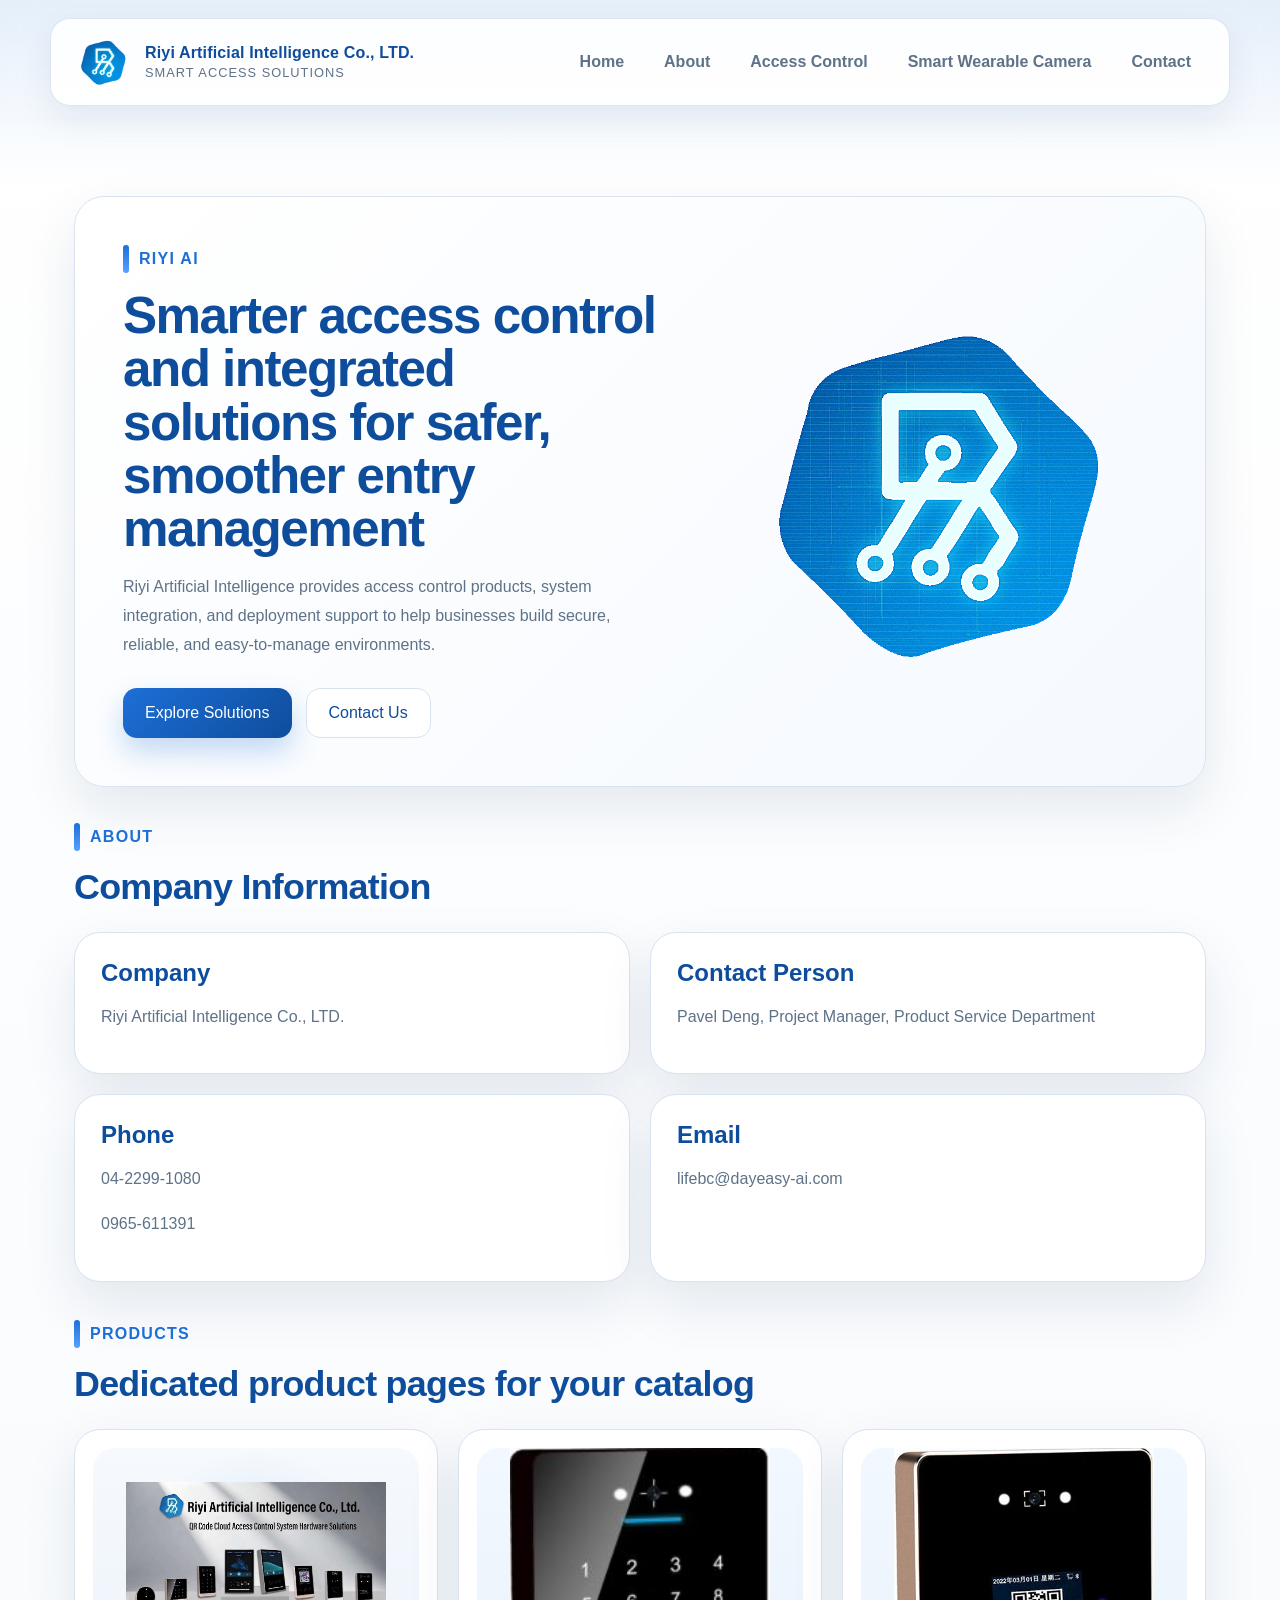
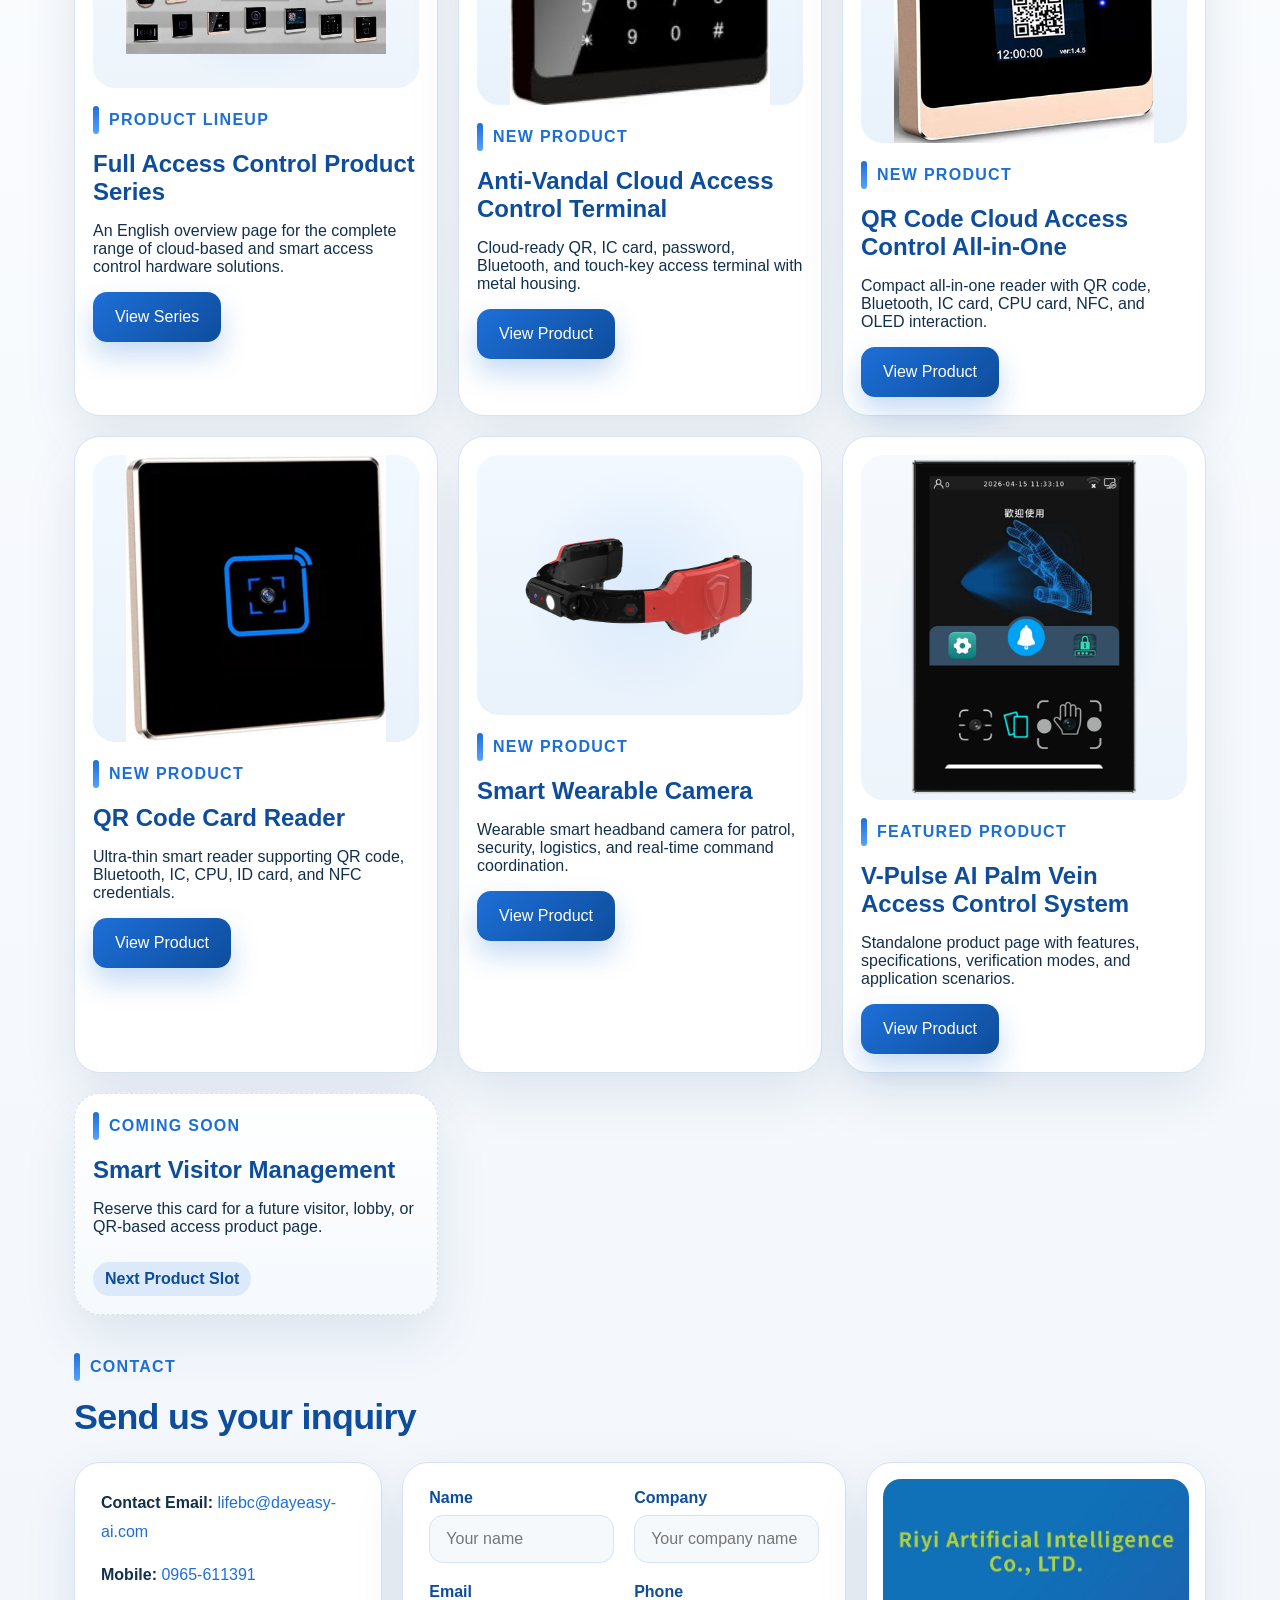
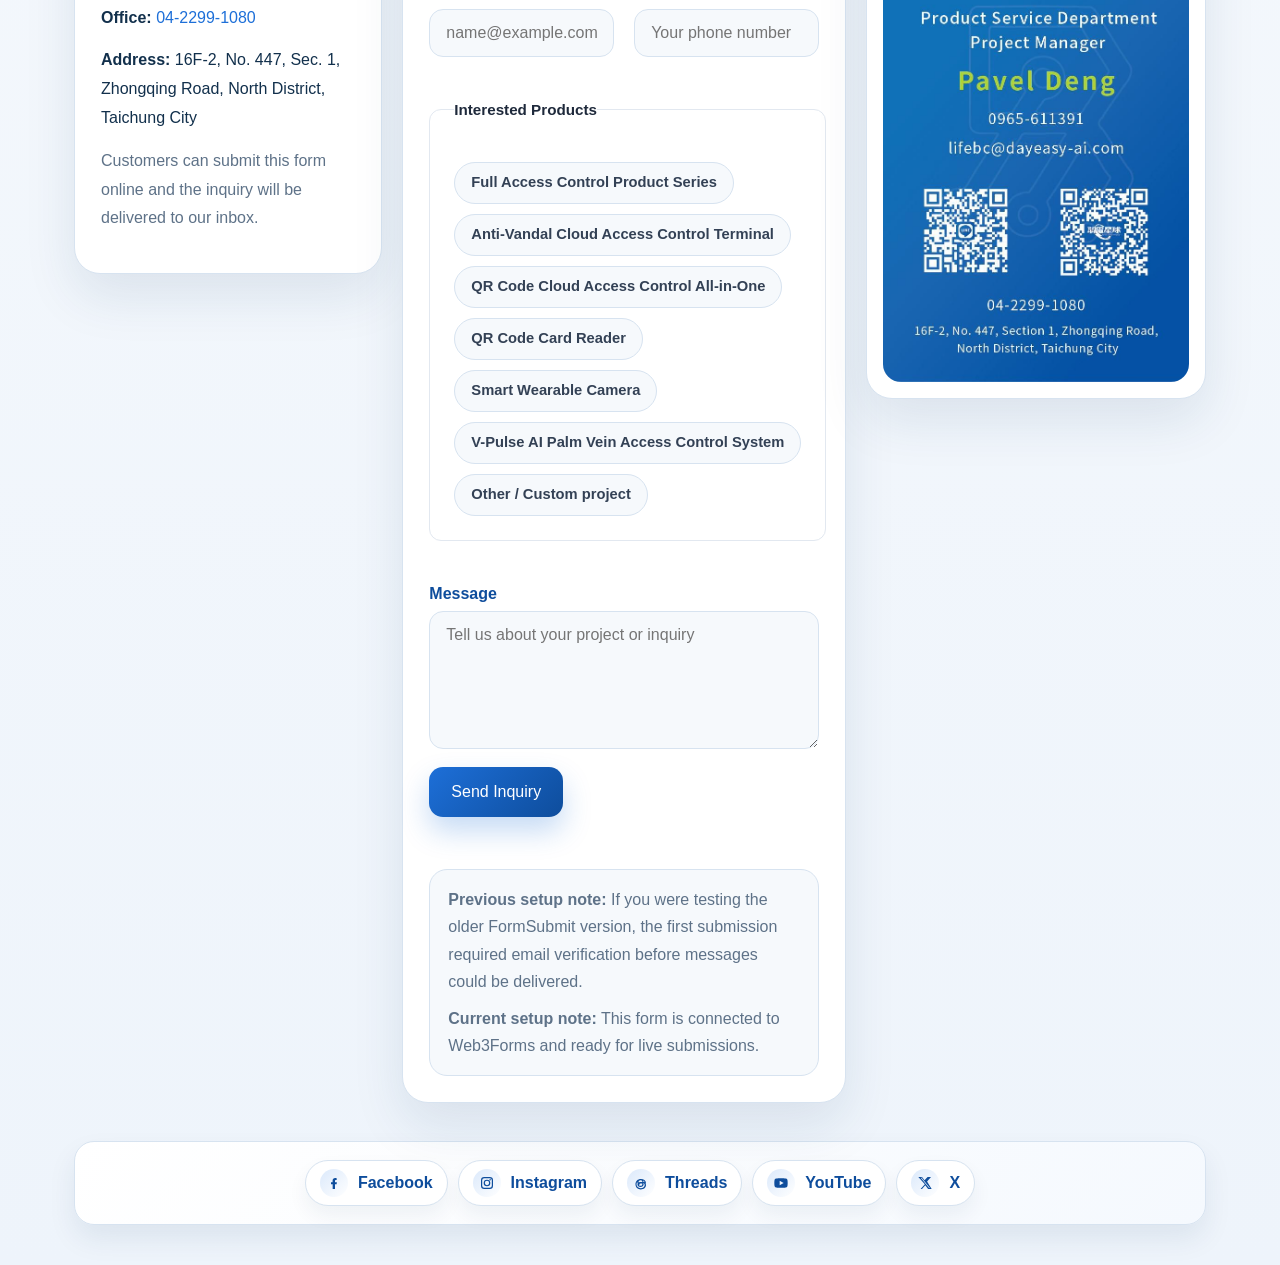
==== index.html @ 90c7f54b "Add files via upload" ====
<!DOCTYPE html>
<html lang="en">
<head>
  <meta charset="UTF-8">
  <meta name="viewport" content="width=device-width, initial-scale=1.0">
  <title>Riyi Artificial Intelligence Co., LTD.</title>
  <link rel="stylesheet" href="./style.css">
  <script data-goatcounter="https://MYCODE.goatcounter.com/count" async src="//gc.zgo.at/count.js"></script>
</head>
<body>
  <header class="site-header">
    <nav class="navbar" aria-label="Main navigation">
      <a class="logo" href="./index.html#home" aria-label="Back to home">
        <img class="logo-image" src="./assets/dayeasy-logo.png" alt="Riyi AI logo">
        <span class="logo-text-group">
          <span class="logo-title">Riyi Artificial Intelligence Co., LTD.</span>
          <span class="logo-subtitle">Smart Access Solutions</span>
        </span>
      </a>

      <button
        class="menu-toggle"
        type="button"
        aria-expanded="false"
        aria-controls="primary-menu"
        aria-label="Open menu"
      >
        <span></span>
        <span></span>
        <span></span>
      </button>

      <ul class="nav-menu" id="primary-menu">
        <li><a href="./index.html#home">Home</a></li>
        <li><a href="./index.html#about">About</a></li>
        <li><a href="./products.html">Access Control</a></li>
        <li><a href="./smart-wearable-camera.html">Smart Wearable Camera</a></li>
        <li><a href="./index.html#contact">Contact</a></li>
      </ul>
    </nav>
  </header>

  <main>
    <section class="hero" id="home">
      <div class="hero-card">
        <div class="hero-copy">
          <p class="eyebrow">Riyi AI</p>
          <h1>Smarter access control and integrated solutions for safer, smoother entry management</h1>
          <p>Riyi Artificial Intelligence provides access control products, system integration, and deployment support to help businesses build secure, reliable, and easy-to-manage environments.</p>
          <div class="hero-actions">
            <a class="button button-primary" href="./product.html">Explore Solutions</a>
            <a class="button button-secondary" href="./index.html#contact">Contact Us</a>
          </div>
        </div>
        <div class="hero-brand">
          <img src="./assets/dayeasy-logo.png" alt="Riyi AI brand logo">
        </div>
      </div>
    </section>

    <section class="info-section" id="about">
      <div class="section-heading">
        <p class="eyebrow">About</p>
        <h2>Company Information</h2>
      </div>
      <div class="info-grid">
        <article class="info-card">
          <h3>Company</h3>
          <p>Riyi Artificial Intelligence Co., LTD.</p>
        </article>
        <article class="info-card">
          <h3>Contact Person</h3>
          <p>Pavel Deng, Project Manager, Product Service Department</p>
        </article>
        <article class="info-card">
          <h3>Phone</h3>
          <p>04-2299-1080</p>
          <p>0965-611391</p>
        </article>
        <article class="info-card">
          <h3>Email</h3>
          <p>lifebc@dayeasy-ai.com</p>
        </article>
      </div>
    </section>

    <section class="info-section" id="products">
      <div class="section-heading">
        <p class="eyebrow">Products</p>
        <h2>Dedicated product pages for your catalog</h2>
      </div>
      <div class="product-list-grid">
        <article class="product-list-card">
          <figure class="product-list-image">
            <img src="./assets/products/all-access-products.jpg" alt="Riyi AI full access control product lineup">
          </figure>
          <div class="product-list-copy">
            <p class="eyebrow">Product Lineup</p>
            <h3>Full Access Control Product Series</h3>
            <p>An English overview page for the complete range of cloud-based and smart access control hardware solutions.</p>
            <a class="button button-primary" href="./products.html">View Series</a>
          </div>
        </article>

        <article class="product-list-card">
          <figure class="product-list-image cloud-terminal-panel">
            <img class="cloud-terminal-main-image" src="./assets/products/cloud-terminal-front.png" alt="Anti-vandal cloud access control terminal">
          </figure>
          <div class="product-list-copy">
            <p class="eyebrow">New Product</p>
            <h3>Anti-Vandal Cloud Access Control Terminal</h3>
            <p>Cloud-ready QR, IC card, password, Bluetooth, and touch-key access terminal with metal housing.</p>
            <a class="button button-primary" href="./cloud-terminal.html">View Product</a>
          </div>
        </article>

        <article class="product-list-card">
          <figure class="product-list-image cloud-terminal-panel">
            <img class="cloud-terminal-main-image" src="./assets/products/qr-cloud-terminal-front.jpg" alt="QR cloud access control all-in-one">
          </figure>
          <div class="product-list-copy">
            <p class="eyebrow">New Product</p>
            <h3>QR Code Cloud Access Control All-in-One</h3>
            <p>Compact all-in-one reader with QR code, Bluetooth, IC card, CPU card, NFC, and OLED interaction.</p>
            <a class="button button-primary" href="./qr-cloud-terminal.html">View Product</a>
          </div>
        </article>

        <article class="product-list-card">
          <figure class="product-list-image cloud-terminal-panel">
            <img class="cloud-terminal-main-image" src="./assets/products/qr-card-reader-front.jpg" alt="QR code card reader">
          </figure>
          <div class="product-list-copy">
            <p class="eyebrow">New Product</p>
            <h3>QR Code Card Reader</h3>
            <p>Ultra-thin smart reader supporting QR code, Bluetooth, IC, CPU, ID card, and NFC credentials.</p>
            <a class="button button-primary" href="./qr-card-reader.html">View Product</a>
          </div>
        </article>

        <article class="product-list-card">
          <figure class="product-list-image cloud-terminal-panel">
            <img class="cloud-terminal-main-image" src="./assets/products/smart-headband-helmet.png" alt="Smart wearable camera on helmet">
          </figure>
          <div class="product-list-copy">
            <p class="eyebrow">New Product</p>
            <h3>Smart Wearable Camera</h3>
            <p>Wearable smart headband camera for patrol, security, logistics, and real-time command coordination.</p>
            <a class="button button-primary" href="./smart-wearable-camera.html">View Product</a>
          </div>
        </article>
        
        <article class="product-list-card">
          <figure class="product-list-image">
            <img src="./assets/products/palm-vein-front.png" alt="V-Pulse AI palm vein device preview">
          </figure>
          <div class="product-list-copy">
            <p class="eyebrow">Featured Product</p>
            <h3>V-Pulse AI Palm Vein Access Control System</h3>
            <p>Standalone product page with features, specifications, verification modes, and application scenarios.</p>
            <a class="button button-primary" href="./product.html">View Product</a>
          </div>
        </article>

        <article class="product-list-card placeholder-card">
          <div class="product-list-copy">
            <p class="eyebrow">Coming Soon</p>
            <h3>Smart Visitor Management</h3>
            <p>Reserve this card for a future visitor, lobby, or QR-based access product page.</p>
            <span class="product-badge">Next Product Slot</span>
          </div>
        </article>

      </div>
    </section>

    <section class="contact-section" id="contact">
      <div class="section-heading">
        <p class="eyebrow">Contact</p>
        <h2>Send us your inquiry</h2>
      </div>
      <div class="contact-layout">
        <div class="contact-card">
          <p><strong>Contact Email:</strong> <a href="mailto:lifebc@dayeasy-ai.com">lifebc@dayeasy-ai.com</a></p>
          <p><strong>Mobile:</strong> <a href="tel:0965611391">0965-611391</a></p>
          <p><strong>Office:</strong> <a href="tel:0422991080">04-2299-1080</a></p>
          <p><strong>Address:</strong> 16F-2, No. 447, Sec. 1, Zhongqing Road, North District, Taichung City</p>
          <p class="contact-note">Customers can submit this form online and the inquiry will be delivered to our inbox.</p>
        </div>

        <form
          class="contact-form js-contact-form"
          action="https://api.web3forms.com/submit"
          method="POST"
        >
          <input type="hidden" name="access_key" value="435f24d6-e271-480d-8937-503f7beba7ed">
          <input type="hidden" name="subject" value="Website Inquiry - Riyi Artificial Intelligence">
          <input type="hidden" name="from_name" value="Riyi Artificial Intelligence Website">
          <input type="hidden" name="botcheck" value="">
          <div class="form-grid">
            <label class="field">
              <span>Name</span>
              <input type="text" name="name" placeholder="Your name" required>
            </label>
            <label class="field">
              <span>Company</span>
              <input type="text" name="company" placeholder="Your company name">
            </label>
            <label class="field">
              <span>Email</span>
              <input type="email" name="email" placeholder="name@example.com" required>
            </label>
            <label class="field">
              <span>Phone</span>
              <input type="tel" name="phone" placeholder="Your phone number">
            </label>
            <fieldset class="field field-full inquiry-products-box">
  <legend>Interested Products</legend>
  <div class="product-selection-grid">
    
    <label class="product-option-card">
      <input type="checkbox" name="interested_products" value="Full Access Control Product Series">
      <div class="option-content">
        <span class="option-title">Full Access Control Product Series</span>
        <div class="check-marker"></div>
      </div>
    </label>

    <label class="product-option-card">
      <input type="checkbox" name="interested_products" value="Anti-Vandal Cloud Access Control Terminal">
      <div class="option-content">
        <span class="option-title">Anti-Vandal Cloud Access Control Terminal</span>
        <div class="check-marker"></div>
      </div>
    </label>

    <label class="product-option-card">
      <input type="checkbox" name="interested_products" value="QR Code Cloud Access Control All-in-One">
      <div class="option-content">
        <span class="option-title">QR Code Cloud Access Control All-in-One</span>
        <div class="check-marker"></div>
      </div>
    </label>

    <label class="product-option-card">
      <input type="checkbox" name="interested_products" value="QR Code Card Reader">
      <div class="option-content">
        <span class="option-title">QR Code Card Reader</span>
        <div class="check-marker"></div>
      </div>
    </label>

    <label class="product-option-card">
      <input type="checkbox" name="interested_products" value="Smart Wearable Camera">
      <div class="option-content">
        <span class="option-title">Smart Wearable Camera</span>
        <div class="check-marker"></div>
      </div>
    </label>

    <label class="product-option-card">
      <input type="checkbox" name="interested_products" value="V-Pulse AI Palm Vein Access Control System">
      <div class="option-content">
        <span class="option-title">V-Pulse AI Palm Vein Access Control System</span>
        <div class="check-marker"></div>
      </div>
    </label>

    <label class="product-option-card">
      <input type="checkbox" name="interested_products" value="Other product / Custom project">
      <div class="option-content">
        <span class="option-title">Other / Custom project</span>
        <div class="check-marker"></div>
      </div>
    </label>

  </div>
</fieldset>
            <label class="field field-full">
              <span>Message</span>
              <textarea name="message" rows="6" placeholder="Tell us about your project or inquiry" required></textarea>
            </label>
          </div>
          <button class="button button-primary" type="submit">Send Inquiry</button>
          <p class="form-status" aria-live="polite"></p>
          <div class="form-help">
            <p><strong>Previous setup note:</strong> If you were testing the older FormSubmit version, the first submission required email verification before messages could be delivered.</p>
            <p><strong>Current setup note:</strong> This form is connected to Web3Forms and ready for live submissions.</p>
          </div>
        </form>

        <figure class="card-preview">
          <img src="./assets/bcard.jpg" alt="Riyi Artificial Intelligence business card">
        </figure>
      </div>
    </section>
  </main>

  <footer class="site-footer">
    <div class="social-footer">
      <div class="social-links">
        <a class="social-card social-card-text" href="https://www.facebook.com/DayEasyAI" target="_blank" rel="noopener noreferrer" aria-label="Visit DayEasyAI on Facebook">
          <span class="social-icon-badge" aria-hidden="true">
            <svg viewBox="0 0 24 24" role="presentation"><path d="M13.5 21v-7h2.4l.4-3h-2.8V9.1c0-.9.2-1.6 1.5-1.6H16V4.8c-.5-.1-1.4-.2-2.3-.2-2.3 0-3.8 1.4-3.8 4V11H7.5v3H10V21h3.5Z"/></svg>
          </span>
          <span>Facebook</span>
        </a>
        <a class="social-card social-card-ig" href="https://www.instagram.com/dayeasyai/" target="_blank" rel="noopener noreferrer" aria-label="Visit DayEasyAI on Instagram">
          <span class="social-icon-badge" aria-hidden="true">
            <svg viewBox="0 0 24 24" role="presentation"><path d="M7.8 3h8.4A4.8 4.8 0 0 1 21 7.8v8.4a4.8 4.8 0 0 1-4.8 4.8H7.8A4.8 4.8 0 0 1 3 16.2V7.8A4.8 4.8 0 0 1 7.8 3Zm0 1.8A3 3 0 0 0 4.8 7.8v8.4a3 3 0 0 0 3 3h8.4a3 3 0 0 0 3-3V7.8a3 3 0 0 0-3-3H7.8Zm8.9 1.3a1.1 1.1 0 1 1 0 2.2 1.1 1.1 0 0 1 0-2.2ZM12 7a5 5 0 1 1 0 10 5 5 0 0 1 0-10Zm0 1.8A3.2 3.2 0 1 0 12 15.2 3.2 3.2 0 0 0 12 8.8Z"/></svg>
          </span>
          <span>Instagram</span>
        </a>
        <a class="social-card social-card-threads" href="https://www.threads.net/@dayeasyai" target="_blank" rel="noopener noreferrer" aria-label="Visit DayEasyAI on Threads">
          <span class="social-icon-badge" aria-hidden="true">
            <svg viewBox="0 0 24 24" role="presentation"><path d="M15.6 10.2c-.2-2.4-1.8-3.7-4.4-3.7-2.9 0-4.8 1.5-4.8 4 0 1.8 1 3.2 2.9 4l1-.9c-1.4-.6-2-1.5-2-2.9 0-1.7 1.1-2.8 2.9-2.8 1.8 0 2.8.9 3 2.7-1.2-.2-2.4-.2-3.5 0-2.5.3-4 1.6-4 3.7 0 2.2 1.8 3.7 4.5 3.7 2.9 0 4.8-1.5 4.8-4 0-.8-.2-1.5-.5-2.1.6.2 1.1.6 1.4 1.1.4.6.6 1.2.6 2 0 2.9-2.4 4.8-6 4.8-3.7 0-6.2-2.2-6.2-5.8 0-3.9 2.8-6.4 6.4-6.4 3.4 0 5.8 1.7 6.2 4.8l1.7-.2c-.5-4-3.5-6.2-7.8-6.2-4.7 0-8.1 3.2-8.1 8 0 4.6 3.2 7.6 8 7.6 4.6 0 7.8-2.7 7.8-6.6 0-2.5-1.7-4.3-4.6-4.7Zm-1.7 4c0 1.3-1 2.1-2.5 2.1-1.4 0-2.4-.7-2.4-1.8 0-.9.7-1.6 2.1-1.8 1-.2 1.9-.1 2.8.1v1.4Z"/></svg>
          </span>
          <span>Threads</span>
        </a>
        <a class="social-card social-card-text" href="https://www.youtube.com/@DayEasy-AI" target="_blank" rel="noopener noreferrer" aria-label="Visit DayEasyAI on YouTube">
          <span class="social-icon-badge" aria-hidden="true">
            <svg viewBox="0 0 24 24" role="presentation"><path d="M21.6 7.2a2.8 2.8 0 0 0-2-2c-1.8-.5-7.6-.5-7.6-.5s-5.8 0-7.6.5a2.8 2.8 0 0 0-2 2C2 9 2 12 2 12s0 3 .4 4.8a2.8 2.8 0 0 0 2 2c1.8.5 7.6.5 7.6.5s5.8 0 7.6-.5a2.8 2.8 0 0 0 2-2c.4-1.8.4-4.8.4-4.8s0-3-.4-4.8ZM10 15.5v-7l6 3.5-6 3.5Z"/></svg>
          </span>
          <span>YouTube</span>
        </a>
        <a class="social-card social-card-text" href="https://x.com/DayeasyAITaiwan" target="_blank" rel="noopener noreferrer" aria-label="Visit DayEasyAI on X">
          <span class="social-icon-badge" aria-hidden="true">
            <svg viewBox="0 0 24 24" role="presentation"><path d="M18.9 3H21l-5.9 6.8L22 21h-5.4l-4.2-5.5L7.5 21H5.4l6.4-7.3L2 3h5.5l3.8 5 4.6-5ZM18.1 19.6h1.2L6.9 4.3H5.6l12.5 15.3Z"/></svg>
          </span>
          <span>X</span>
        </a>
      </div>
    </div>
  </footer>

  <script src="./script.js"></script>
</body>
</html>
---- style.css ----
:root {
  --bg: #eef4fb;
  --surface: #ffffff;
  --surface-soft: #f6f9fc;
  --line: #d7e3f0;
  --text: #12304c;
  --muted: #5e7288;
  --accent: #1d6fd8;
  --accent-deep: #0e4d9c;
  --accent-soft: #dbe9fb;
  --shadow: 0 22px 52px rgba(21, 56, 98, 0.1);
}

* {
  box-sizing: border-box;
}

html {
  scroll-behavior: smooth;
}

body {
  margin: 0;
  font-family: "Segoe UI", "Microsoft JhengHei", "PingFang TC", sans-serif;
  color: var(--text);
  background:
    linear-gradient(180deg, rgba(217, 232, 248, 0.72) 0%, rgba(238, 244, 251, 0) 180px),
    linear-gradient(180deg, #ffffff 0%, var(--bg) 100%);
  min-height: 100vh;
}

a {
  color: inherit;
  text-decoration: none;
}

img {
  max-width: 100%;
  display: block;
}

.site-header {
  position: sticky;
  top: 0;
  z-index: 20;
  padding: 18px 24px;
  backdrop-filter: blur(16px);
}

.navbar {
  max-width: 1180px;
  margin: 0 auto;
  display: flex;
  align-items: center;
  justify-content: space-between;
  gap: 28px;
  padding: 14px 22px;
  background: rgba(255, 255, 255, 0.9);
  border: 1px solid rgba(215, 227, 240, 0.9);
  border-radius: 20px;
  box-shadow: 0 14px 34px rgba(17, 56, 101, 0.08);
}

.logo {
  display: inline-flex;
  align-items: center;
  gap: 14px;
}

.logo-image {
  width: 58px;
  height: 58px;
  object-fit: contain;
}

.logo-text-group {
  display: flex;
  flex-direction: column;
  gap: 3px;
}

.logo-title {
  font-size: 1rem;
  font-weight: 800;
  letter-spacing: 0.01em;
  color: var(--accent-deep);
}

.logo-subtitle {
  font-size: 0.8rem;
  color: var(--muted);
  letter-spacing: 0.08em;
  text-transform: uppercase;
}

.nav-menu {
  list-style: none;
  display: flex;
  align-items: center;
  gap: 8px;
  margin: 0;
  padding: 0;
}

.nav-menu a {
  display: inline-flex;
  align-items: center;
  min-height: 44px;
  padding: 0 16px;
  border-radius: 999px;
  color: var(--muted);
  font-weight: 600;
  transition: background-color 0.2s ease, color 0.2s ease;
}

.nav-menu a:hover,
.nav-menu a:focus-visible {
  background: var(--accent-soft);
  color: var(--accent-deep);
  outline: none;
}

.menu-toggle {
  display: none;
  width: 48px;
  height: 48px;
  border: 0;
  border-radius: 14px;
  background: var(--surface-soft);
  cursor: pointer;
  padding: 0;
}

.menu-toggle span {
  display: block;
  width: 22px;
  height: 2px;
  margin: 5px auto;
  background: var(--text);
  border-radius: 999px;
  transition: transform 0.25s ease, opacity 0.25s ease;
}

.menu-toggle.is-open span:nth-child(1) {
  transform: translateY(7px) rotate(45deg);
}

.menu-toggle.is-open span:nth-child(2) {
  opacity: 0;
}

.menu-toggle.is-open span:nth-child(3) {
  transform: translateY(-7px) rotate(-45deg);
}

.hero,
.info-section,
.contact-section,
.site-footer {
  max-width: 1180px;
  margin: 0 auto;
  padding: 0 24px;
}

.hero {
  padding: 72px 24px 36px;
}

.hero-card {
  display: grid;
  grid-template-columns: 1.08fr 0.92fr;
  align-items: center;
  gap: 42px;
  padding: 48px;
  background: linear-gradient(135deg, #ffffff 0%, #f5f9fe 100%);
  border: 1px solid var(--line);
  border-radius: 30px;
  box-shadow: var(--shadow);
}

.eyebrow {
  display: inline-flex;
  align-items: center;
  gap: 10px;
  margin: 0 0 16px;
  color: var(--accent);
  font-weight: 800;
  letter-spacing: 0.08em;
  text-transform: uppercase;
}

.eyebrow::before {
  content: "";
  width: 6px;
  height: 28px;
  border-radius: 999px;
  background: linear-gradient(180deg, var(--accent) 0%, #55a2ff 100%);
}

.hero-card h1 {
  margin: 0 0 18px;
  font-size: clamp(2.35rem, 4vw, 4.6rem);
  line-height: 1.04;
  letter-spacing: -0.03em;
  color: var(--accent-deep);
}

.hero-copy p:last-of-type,
.product-teaser-copy p,
.product-copy p,
.contact-note,
.info-card p,
.feature-item p,
.scenario-item p,
.spec-row span:last-child {
  color: var(--muted);
  line-height: 1.8;
}

.hero-brand {
  display: flex;
  justify-content: center;
}

.hero-brand img {
  width: min(100%, 420px);
}

.hero-actions {
  display: flex;
  gap: 14px;
  margin-top: 28px;
  flex-wrap: wrap;
}

.button {
  min-height: 50px;
  padding: 12px 22px;
  border: 0;
  border-radius: 14px;
  display: inline-flex;
  align-items: center;
  justify-content: center;
  font-weight: 700;
  font: inherit;
  cursor: pointer;
  transition: transform 0.2s ease, box-shadow 0.2s ease;
}

.button:hover {
  transform: translateY(-1px);
}

.button-primary {
  color: #fff;
  background: linear-gradient(135deg, var(--accent) 0%, var(--accent-deep) 100%);
  box-shadow: 0 14px 28px rgba(29, 111, 216, 0.25);
}

.button-secondary {
  color: var(--accent-deep);
  background: var(--surface);
  border: 1px solid var(--line);
}

.section-heading {
  margin-bottom: 24px;
}

.section-heading h2 {
  margin: 0;
  font-size: clamp(1.8rem, 2.8vw, 2.8rem);
  color: var(--accent-deep);
  letter-spacing: -0.02em;
}

.info-section,
.contact-section {
  padding-bottom: 38px;
}

.site-footer {
  padding-bottom: 40px;
}

.info-grid,
.product-list-grid,
.product-detail-grid,
.feature-grid,
.scenario-grid,
.form-grid {
  display: grid;
  gap: 20px;
}

.info-grid {
  grid-template-columns: repeat(2, minmax(0, 1fr));
}

.product-list-grid {
  grid-template-columns: repeat(3, minmax(0, 1fr));
}

.info-card,
.contact-card,
.card-preview,
.product-list-card,
.product-hero-panel,
.product-card,
.poster-preview,
.contact-form,
.series-overview-image {
  background: var(--surface);
  border: 1px solid var(--line);
  border-radius: 26px;
  box-shadow: var(--shadow);
}

.series-overview-image {
  background: transparent;
  border: 0;
  border-radius: 0;
  box-shadow: none;
}

.social-footer {
  padding: 18px 22px;
  background: linear-gradient(135deg, #ffffff 0%, #f5f9fe 100%);
  border: 1px solid var(--line);
  border-radius: 20px;
  box-shadow: 0 14px 28px rgba(19, 52, 92, 0.08);
}

.social-links {
  display: flex;
  gap: 10px;
  justify-content: center;
  flex-wrap: wrap;
}

.social-card {
  display: inline-flex;
  align-items: center;
  gap: 10px;
  min-height: 46px;
  padding: 8px 14px;
  background: var(--surface);
  border: 1px solid var(--line);
  border-radius: 999px;
  box-shadow: 0 10px 20px rgba(19, 52, 92, 0.06);
  transition: transform 0.2s ease, box-shadow 0.2s ease, border-color 0.2s ease;
}

.social-card:hover {
  transform: translateY(-1px);
  border-color: rgba(29, 111, 216, 0.28);
  box-shadow: 0 12px 24px rgba(19, 52, 92, 0.1);
}

.social-card span {
  font-weight: 700;
  color: var(--accent-deep);
}

.social-card-text {
  align-content: center;
}

.social-icon-badge {
  display: inline-flex;
  align-items: center;
  justify-content: center;
  width: 28px;
  height: 28px;
  border-radius: 999px;
  background: linear-gradient(135deg, var(--accent-soft) 0%, #ffffff 100%);
  color: var(--accent-deep);
  font-size: 0;
  line-height: 1;
}

.social-icon-badge svg {
  width: 16px;
  height: 16px;
  fill: currentColor;
}

.wearable-stat-grid {
  display: grid;
  grid-template-columns: repeat(4, minmax(0, 1fr));
  gap: 18px;
  margin: 24px 0;
}

.wearable-stat-card {
  display: grid;
  gap: 6px;
  padding: 24px 20px;
  background: var(--surface);
  border: 1px solid var(--line);
  border-radius: 22px;
  box-shadow: var(--shadow);
}

.wearable-stat-card strong {
  font-size: 2rem;
  line-height: 1;
  color: var(--accent-deep);
}

.wearable-stat-card span {
  color: var(--muted);
  line-height: 1.7;
}

.wearable-hero-shot {
  background: linear-gradient(180deg, #ffffff 0%, #f3f8ff 100%);
}

.wearable-system-card p,
.wearable-caption {
  color: var(--muted);
  line-height: 1.8;
}

.wearable-gallery-panel {
  margin-top: 20px;
  padding: 28px;
}

.wearable-tag-list {
  display: flex;
  flex-wrap: wrap;
  gap: 12px;
  justify-content: flex-start;
  align-items: flex-start;
}

.wearable-tag {
  display: inline-flex;
  align-items: center;
  justify-content: center;
  min-height: 46px;
  padding: 10px 16px;
  border-radius: 999px;
  background: var(--surface-soft);
  border: 1px solid var(--line);
  color: var(--accent-deep);
  font-weight: 700;
  line-height: 1.35;
  text-align: center;
}

.wearable-gallery-grid {
  grid-template-columns: repeat(3, minmax(0, 1fr));
  margin-bottom: 18px;
}

.wearable-gallery-grid .gallery-item {
  height: 260px;
  display: flex;
  align-items: center;
  justify-content: center;
}

.wearable-gallery-grid .gallery-item img {
  width: 100%;
  height: 100%;
  object-fit: contain;
}

.wearable-gallery-wide {
  display: flex;
  align-items: center;
  justify-content: center;
  padding: 18px;
}

.wearable-gallery-wide img {
  width: 100%;
  height: 100%;
  object-fit: contain;
}

.wearable-gallery-focus-grid {
  display: grid;
  grid-template-columns: minmax(0, 1fr) minmax(0, 1.08fr);
  grid-template-rows: 260px 260px;
  gap: 20px;
  align-items: stretch;
}

.wearable-gallery-focus-grid .wearable-gallery-box,
.wearable-gallery-focus-grid .wearable-gallery-included {
  height: 260px;
  display: flex;
  align-items: center;
  justify-content: center;
}

.wearable-gallery-focus-grid .wearable-gallery-box img,
.wearable-gallery-focus-grid .wearable-gallery-included img {
  width: 100%;
  height: 100%;
  object-fit: contain;
}

.wearable-gallery-box {
  grid-column: 1;
  grid-row: 1;
}

.wearable-gallery-included {
  grid-column: 1;
  grid-row: 2;
}

.wearable-gallery-tall {
  grid-column: 2;
  grid-row: 1 / span 2;
  height: 100%;
  padding: 0;
  align-self: stretch;
  display: flex;
  align-items: stretch;
  justify-content: center;
}

.wearable-gallery-focus-grid .wearable-gallery-tall .wearable-gallery-tall-image {
  width: 100% !important;
  height: 100% !important;
  object-fit: contain !important;
  object-position: center center;
}

@media (max-width: 980px) {
  .wearable-stat-grid,
  .wearable-gallery-grid {
    grid-template-columns: repeat(2, minmax(0, 1fr));
  }
}

@media (max-width: 760px) {
  .wearable-gallery-focus-grid {
    grid-template-columns: 1fr;
    grid-template-rows: auto;
  }

  .wearable-gallery-box,
  .wearable-gallery-included,
  .wearable-gallery-tall {
    grid-column: auto;
    grid-row: auto;
  }

  .wearable-gallery-tall {
    height: 260px;
    padding: 0;
  }

  .wearable-gallery-tall-image {
    object-fit: contain;
  }
}

@media (max-width: 640px) {
  .wearable-stat-grid,
  .wearable-gallery-grid {
    grid-template-columns: 1fr;
  }

  .wearable-stat-card {
    padding: 20px 18px;
  }

  .wearable-gallery-grid .gallery-item {
    height: 220px;
  }

  .wearable-gallery-focus-grid .wearable-gallery-box,
  .wearable-gallery-focus-grid .wearable-gallery-included {
    height: 220px;
  }

  .wearable-gallery-tall {
    height: 220px;
  }
}

.info-card,
.product-card,
.contact-card,
.contact-form {
  padding: 26px;
}

.info-card h3,
.product-list-copy h3,
.product-copy h3,
.product-card h3 {
  margin-top: 0;
  margin-bottom: 12px;
  font-size: 1.5rem;
  color: var(--accent-deep);
}

.product-list-card {
  padding: 18px;
}

.product-list-image,
.product-teaser-image {
  margin: 0 0 18px;
  display: flex;
  justify-content: center;
  align-items: center;
  min-height: 240px;
  border-radius: 22px;
  background:
    radial-gradient(circle at center, rgba(76, 146, 234, 0.18), transparent 58%),
    linear-gradient(180deg, #f6f9fd 0%, #edf4fb 100%);
}

.product-list-image img,
.product-teaser-image img {
  width: min(100%, 260px);
}

.cloud-terminal-main-image {
  width: 100%;
  object-fit: contain;
}

.cloud-terminal-panel {
  background:
    radial-gradient(circle at center, rgba(124, 182, 245, 0.18), transparent 56%),
    linear-gradient(180deg, #f2f8ff 0%, #e9f2fb 100%);
}

.placeholder-card {
  background:
    linear-gradient(180deg, rgba(255, 255, 255, 0.98), rgba(245, 249, 253, 0.98));
  border-style: dashed;
}

.product-badge {
  display: inline-flex;
  margin-top: 10px;
  padding: 8px 12px;
  border-radius: 999px;
  background: var(--accent-soft);
  color: var(--accent-deep);
  font-weight: 800;
}

.product-page {
  display: grid;
  gap: 20px;
}

.product-page-hero .hero-brand img {
  width: min(100%, 390px);
  border-radius: 0;
  box-shadow: none;
}

.product-hero-panel {
  display: grid;
  grid-template-columns: 1.05fr 0.95fr;
  gap: 24px;
  padding: 30px;
}

.product-highlight-list {
  display: flex;
  flex-wrap: wrap;
  gap: 10px;
  margin-top: 22px;
}

.product-highlight-list span {
  padding: 10px 14px;
  border-radius: 999px;
  background: var(--accent-soft);
  color: var(--accent-deep);
  font-weight: 800;
}

.product-visual-stack {
  min-height: 380px;
  display: grid;
  grid-template-columns: repeat(2, minmax(0, 1fr));
  align-items: center;
  gap: 18px;
  padding: 24px;
  border-radius: 24px;
  background:
    radial-gradient(circle at center, rgba(29, 111, 216, 0.18), transparent 56%),
    linear-gradient(180deg, #f7fbff 0%, #edf4fb 100%);
}

.device-shot,
.poster-preview,
.card-preview,
.series-overview-image {
  margin: 0;
}

.device-shot {
  display: flex;
  justify-content: center;
  align-items: center;
  min-height: 260px;
  padding: 20px;
  border-radius: 20px;
  background: rgba(255, 255, 255, 0.84);
  border: 1px solid rgba(215, 227, 240, 0.88);
}

.gallery-grid {
  display: grid;
  grid-template-columns: repeat(2, minmax(0, 1fr));
  gap: 14px;
}

.gallery-grid-single {
  grid-template-columns: 1fr;
}

.gallery-item {
  margin: 0;
  border-radius: 18px;
  overflow: hidden;
  border: 1px solid var(--line);
  background: var(--surface-soft);
}

.gallery-item img {
  width: 100%;
  height: 100%;
  object-fit: cover;
}

.gallery-item-app img {
  max-height: 640px;
  object-fit: contain;
  background: linear-gradient(180deg, #eef7ff 0%, #ffffff 100%);
}

.front-shot img {
  width: 100%;
  max-width: 190px;
  max-height: 190px;
  object-fit: contain;
}

.angle-shot img {
  width: 100%;
  max-width: 190px;
  max-height: 190px;
  object-fit: contain;
  background: #ffffff;
  border-radius: 18px;
  filter: none;
}

.product-detail-grid {
  grid-template-columns: repeat(2, minmax(0, 1fr));
}

.feature-grid,
.scenario-grid {
  grid-template-columns: repeat(2, minmax(0, 1fr));
}

.feature-item,
.scenario-item,
.mode-item {
  padding: 18px;
  border-radius: 18px;
  background: var(--surface-soft);
  border: 1px solid var(--line);
}

.mode-grid {
  display: grid;
  grid-template-columns: repeat(5, minmax(0, 1fr));
  gap: 12px;
}

.mode-item {
  display: grid;
  place-items: center;
  min-height: 102px;
  text-align: center;
  font-weight: 800;
  color: var(--accent-deep);
}

.spec-table {
  display: grid;
  gap: 10px;
}

.spec-row {
  display: grid;
  grid-template-columns: 220px 1fr;
  gap: 16px;
  padding: 14px 16px;
  border-radius: 16px;
  background: var(--surface-soft);
  border: 1px solid var(--line);
}

.spec-row span:first-child,
.field span {
  font-weight: 800;
  color: var(--accent-deep);
}

.poster-preview,
.card-preview {
  padding: 16px;
}

.poster-preview img,
.card-preview img,
.series-overview-image img {
  width: 100%;
  border-radius: 18px;
}

.series-overview-image img {
  border-radius: 0;
}

.series-banner-image {
  width: 100%;
  max-height: 350px;
  object-fit: cover;
  object-position: center top;
}

.contact-layout {
  display: grid;
  grid-template-columns: 0.82fr 1.18fr 340px;
  gap: 20px;
  align-items: start;
}

.contact-card p {
  margin: 0 0 14px;
  line-height: 1.8;
}

.contact-card a {
  color: var(--accent);
}

.form-grid {
  grid-template-columns: repeat(2, minmax(0, 1fr));
  margin-bottom: 18px;
}

.field {
  display: flex;
  flex-direction: column;
  gap: 8px;
}

.checkbox-group {
  margin: 0;
  padding: 0;
  border: 0;
}

.checkbox-group legend {
  margin-bottom: 10px;
  padding: 0;
  font-weight: 800;
  color: var(--accent-deep);
}

.checkbox-grid {
  display: grid;
  grid-template-columns: 1fr;
  gap: 8px;
}

.checkbox-item {
  display: flex;
  align-items: center;
  gap: 10px;
  min-height: 44px;
  padding: 8px 0;
  border: 0;
  border-bottom: 1px solid rgba(215, 227, 240, 0.9);
  background: transparent;
}

.checkbox-item input {
  width: 16px;
  height: 16px;
  margin: 0;
  flex: 0 0 auto;
  accent-color: var(--accent);
}

.checkbox-item span {
  color: var(--text);
  font-weight: 600;
  line-height: 1.35;
}

.field input,
.field textarea {
  width: 100%;
  border: 1px solid var(--line);
  border-radius: 14px;
  padding: 14px 16px;
  background: var(--surface-soft);
  color: var(--text);
  font: inherit;
}

.field textarea {
  resize: vertical;
}

.field-full {
  grid-column: 1 / -1;
}

.form-status {
  min-height: 24px;
  margin: 12px 0 0;
  color: var(--accent-deep);
  font-weight: 800;
}

.form-status.is-error {
  color: #b42318;
}

.form-help {
  margin-top: 16px;
  padding: 16px 18px;
  border-radius: 18px;
  background: var(--surface-soft);
  border: 1px solid var(--line);
  color: var(--muted);
}

.form-help p {
  margin: 0 0 10px;
  line-height: 1.7;
}

.form-help p:last-child {
  margin-bottom: 0;
}

.form-help code {
  color: var(--accent-deep);
  font-weight: 800;
}

@media (max-width: 960px) {
  .hero-card,
  .product-hero-panel,
  .product-detail-grid,
  .contact-layout,
  .product-list-grid {
    grid-template-columns: 1fr;
  }

  .contact-layout {
    grid-template-columns: 1fr;
  }
}

@media (max-width: 768px) {
  .site-header {
    padding: 14px 16px;
  }

  .navbar {
    position: relative;
    padding: 14px 16px;
    flex-wrap: wrap;
  }

  .menu-toggle {
    display: block;
  }

  .nav-menu {
    width: 100%;
    display: none;
    flex-direction: column;
    align-items: stretch;
    gap: 8px;
    padding-top: 12px;
  }

  .nav-menu.is-open {
    display: flex;
  }

  .nav-menu a {
    width: 100%;
    justify-content: center;
    background: var(--surface-soft);
  }

  .hero,
  .info-section,
  .contact-section {
    padding-left: 16px;
    padding-right: 16px;
  }

  .hero {
    padding-top: 32px;
  }

  .hero-card {
    padding: 28px 22px;
    border-radius: 24px;
  }

  .logo-image {
    width: 48px;
    height: 48px;
  }

  .logo-title {
    font-size: 0.9rem;
  }

  .logo-subtitle {
    font-size: 0.72rem;
  }

  .info-grid,
  .feature-grid,
  .scenario-grid,
  .mode-grid,
  .form-grid,
  .gallery-grid {
    grid-template-columns: 1fr;
  }

  .checkbox-grid {
    grid-template-columns: 1fr;
  }

  .product-visual-stack {
    min-height: auto;
    grid-template-columns: 1fr;
    padding: 18px;
  }

  .angle-shot img,
  .front-shot img {
    width: 100%;
    max-width: 190px;
  }

  .spec-row {
    grid-template-columns: 1fr;
  }
}

/* Inquiry product pills override */
.inquiry-products-box {
  border: 0 !important;
  border-radius: 0 !important;
  padding: 0 !important;
  background: transparent !important;
  margin: 0 !important;
  box-shadow: none !important;
}

.inquiry-products-box legend {
  padding: 0 !important;
  margin-bottom: 10px !important;
  font-size: 0.95rem !important;
  text-transform: none !important;
  letter-spacing: 0 !important;
}

.product-selection-grid {
  display: flex !important;
  flex-wrap: wrap !important;
  gap: 10px !important;
  margin-top: 10px !important;
}

.product-option-card {
  position: relative !important;
  display: inline-flex !important;
  cursor: pointer !important;
}

.product-option-card input {
  position: absolute !important;
  opacity: 0 !important;
  pointer-events: none !important;
  width: 0 !important;
  height: 0 !important;
}

.product-option-card .option-content {
  display: inline-flex !important;
  align-items: center !important;
  justify-content: center !important;
  min-height: 42px !important;
  padding: 10px 16px !important;
  border: 1px solid #d7e3f0 !important;
  border-radius: 999px !important;
  background: #f6f9fc !important;
  transition: all 0.2s ease !important;
  box-shadow: none !important;
}

.product-option-card .option-title {
  padding-right: 0 !important;
  color: #334155 !important;
  font-size: 0.92rem !important;
  font-weight: 600 !important;
  line-height: 1.2 !important;
  white-space: nowrap !important;
}

.product-option-card .check-marker {
  display: none !important;
}

.product-option-card:hover .option-content {
  border-color: #3b82f6 !important;
  background: #edf5ff !important;
}

.product-option-card input:checked + .option-content {
  border-color: transparent !important;
  background: linear-gradient(135deg, #1d6fd8 0%, #0e4d9c 100%) !important;
  box-shadow: 0 10px 22px rgba(29, 111, 216, 0.2) !important;
}

.product-option-card input:checked + .option-content .option-title {
  color: #ffffff !important;
}
/* --- Inquiry Form Products Styling --- */

/* 整體外框容器 */
.inquiry-products-box {
  border: 1.5px solid #e2e8f0 !important;
  border-radius: 12px !important;
  padding: 1.5rem !important;
  background-color: #f8fafc;
  margin: 1.5rem 0 !important;
  box-shadow: inset 0 1px 2px rgba(0,0,0,0.02);
}

.inquiry-products-box legend {
  font-weight: 700;
  color: #1e293b;
  padding: 0 12px;
  font-size: 0.9rem;
  text-transform: uppercase;
  letter-spacing: 0.5px;
}

/* 網格佈局：自適應寬度 */
.product-selection-grid {
  display: grid;
  grid-template-columns: repeat(auto-fill, minmax(240px, 1fr));
  gap: 12px;
  margin-top: 10px;
}

/* 隱藏預設 Checkbox */
.product-option-card {
  position: relative;
  cursor: pointer;
}

.product-option-card input {
  position: absolute;
  opacity: 0;
  width: 0;
  height: 0;
}

/* 卡片內容樣式 */
.option-content {
  background: #ffffff;
  border: 2px solid #e2e8f0;
  border-radius: 8px;
  padding: 14px 16px;
  display: flex;
  justify-content: space-between;
  align-items: center;
  transition: all 0.25s ease;
  height: 100%;
}

.option-title {
  font-size: 0.88rem;
  font-weight: 500;
  color: #475569;
  line-height: 1.4;
  padding-right: 10px;
}

/* 自定義勾選圓點 */
.check-marker {
  width: 18px;
  height: 18px;
  border: 2px solid #cbd5e1;
  border-radius: 50%;
  flex-shrink: 0;
  transition: all 0.2s ease;
}

/* Hover 效果 */
.product-option-card:hover .option-content {
  border-color: #3b82f6;
  background-color: #f0f7ff;
}

/* 被勾選時的樣式 */
.product-option-card input:checked + .option-content {
  border-color: #2563eb;
  background-color: #eff6ff;
  box-shadow: 0 4px 12px rgba(37, 99, 235, 0.08);
}

.product-option-card input:checked + .option-content .option-title {
  color: #1e40af;
}

.product-option-card input:checked + .option-content .check-marker {
  background-color: #2563eb;
  border-color: #2563eb;
  background-image: url("data:image/svg+xml,%3Csvg xmlns='http://www.w3.org/2000/svg' viewBox='0 0 24 24' fill='white'%3E%3Cpath d='M9 16.17L4.83 12l-1.42 1.41L9 19 21 7l-1.41-1.41z'/%3E%3C/svg%3E");
  background-size: 12px;
  background-repeat: no-repeat;
  background-position: center;
}
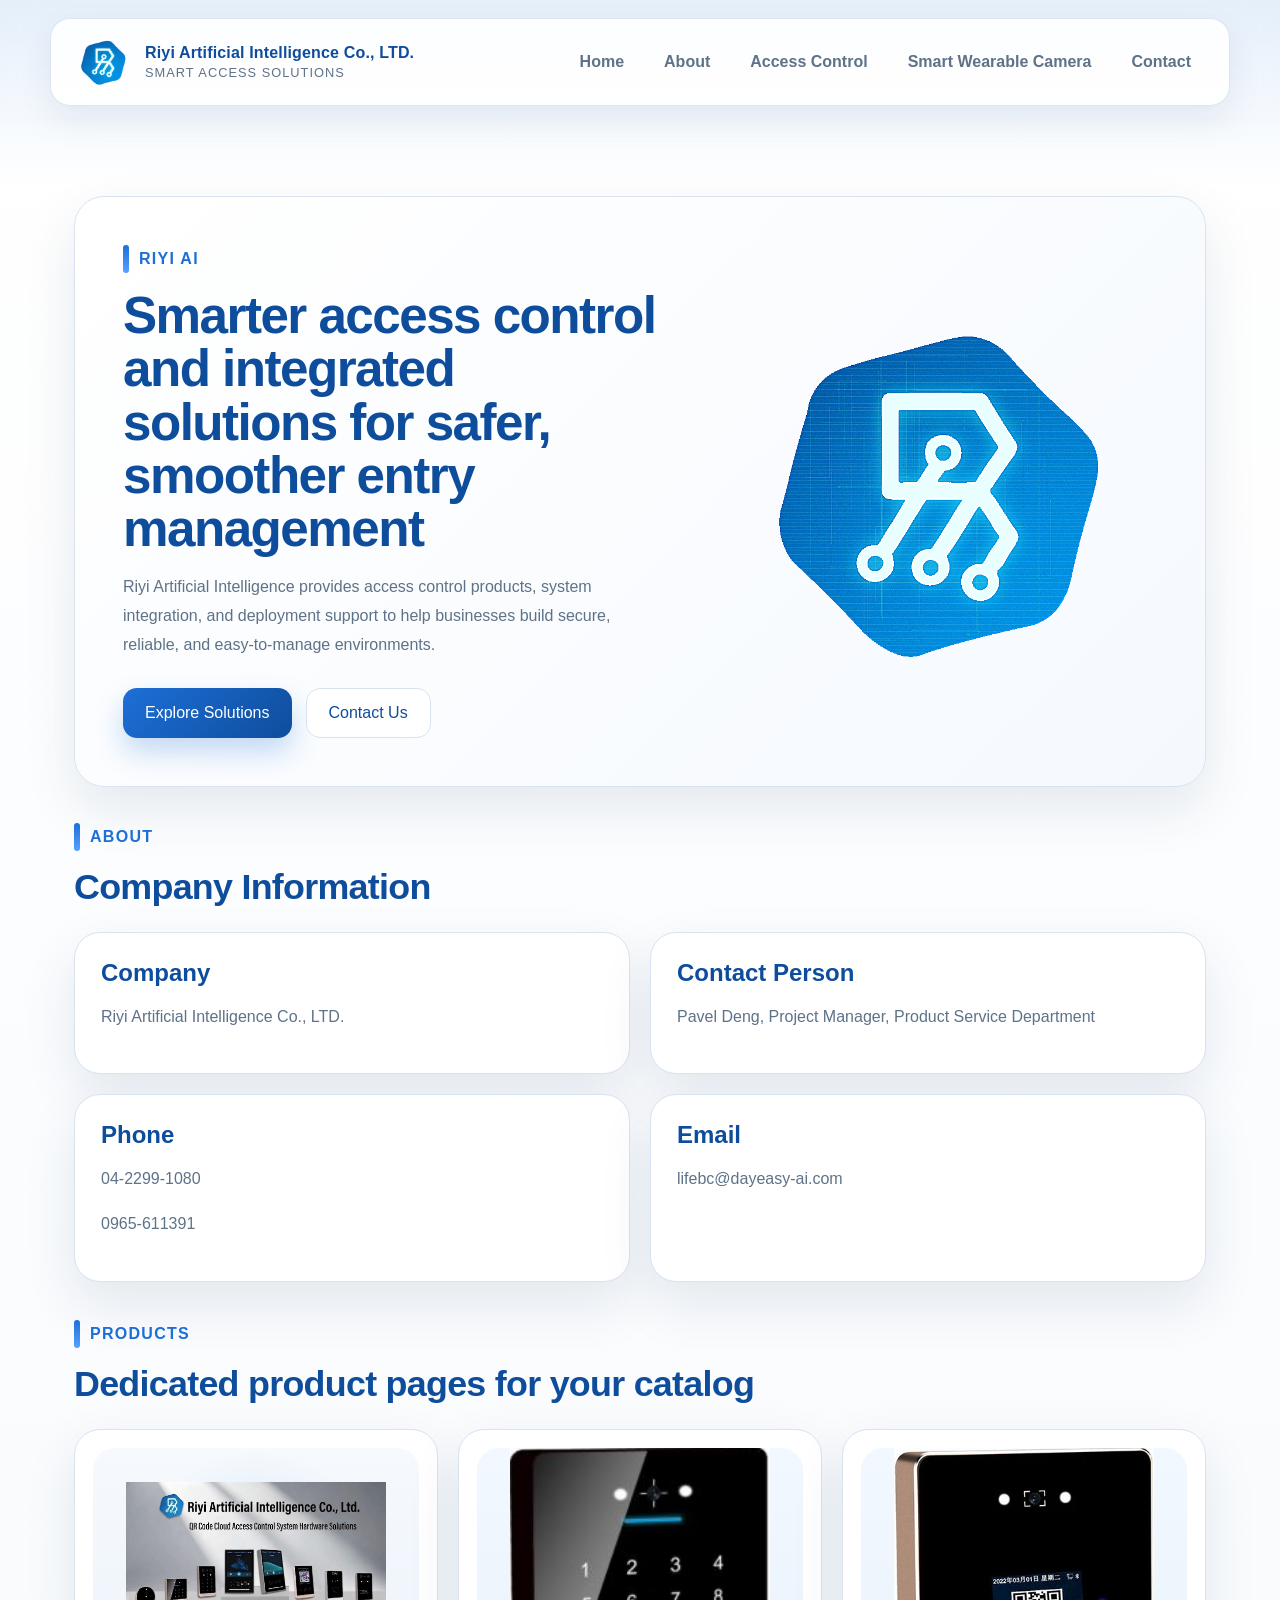
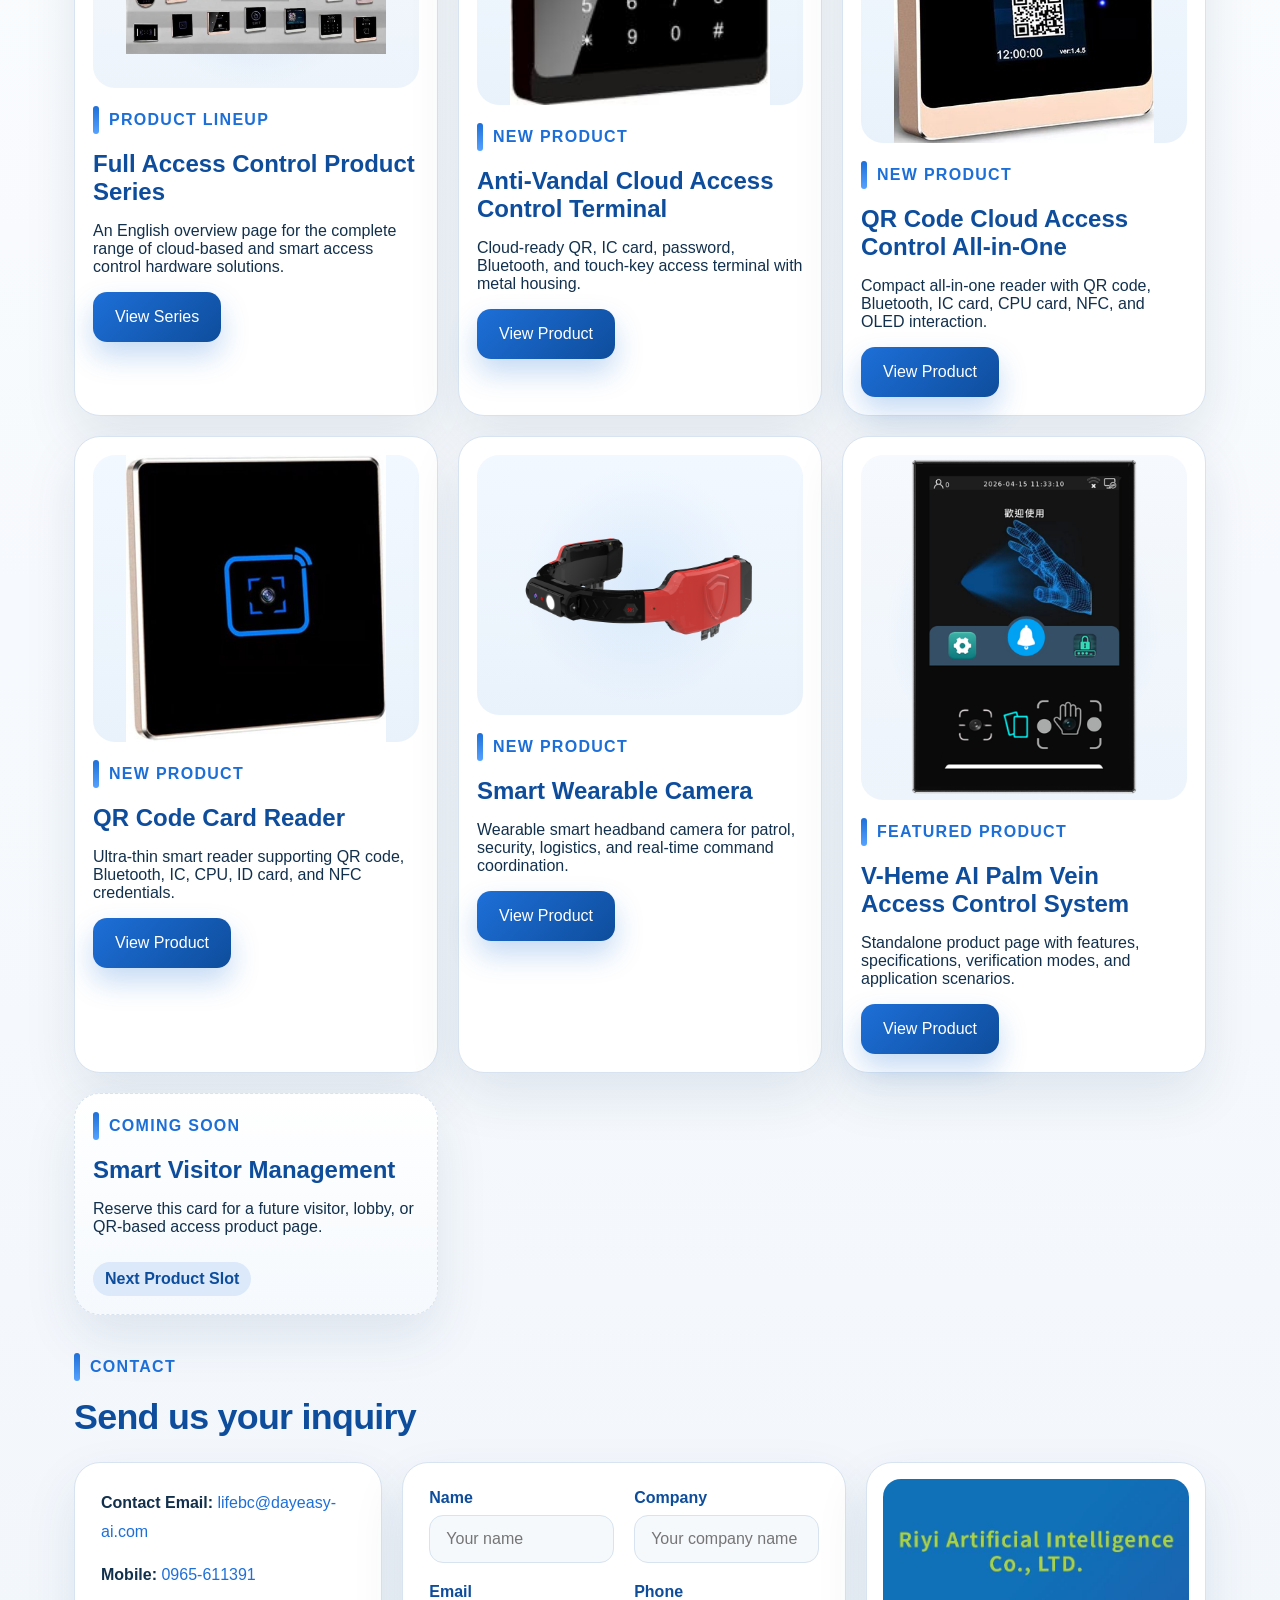
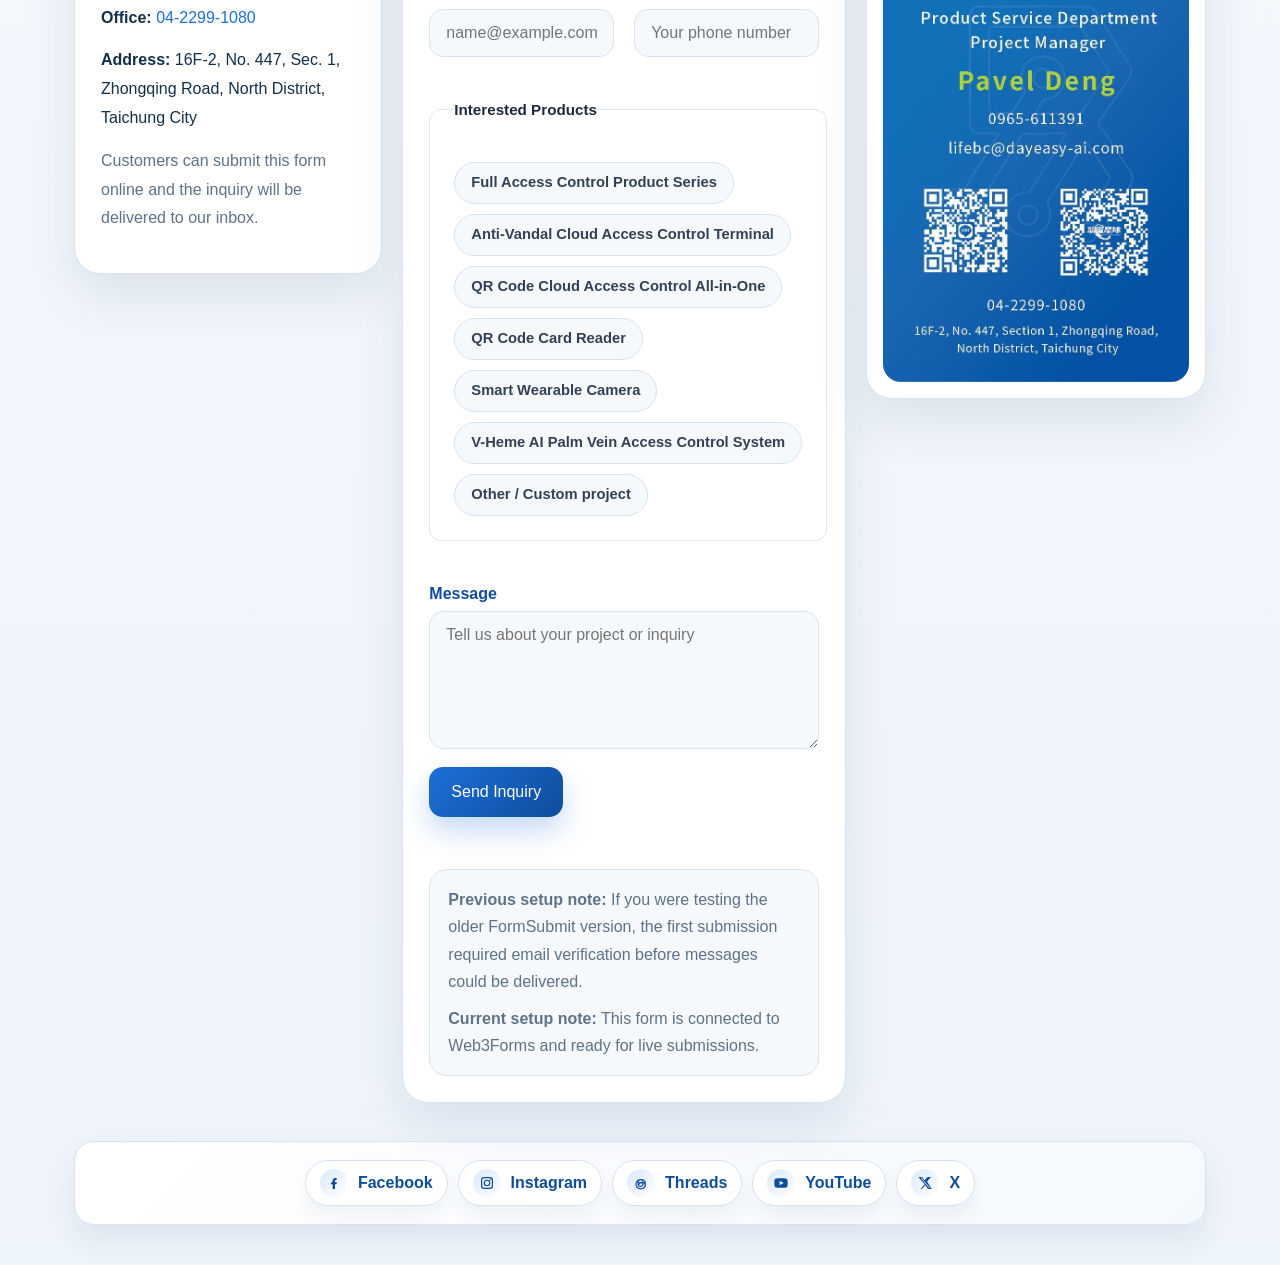
==== commit 1fcf68f0: "Add files via upload" ====
--- a/index.html
+++ b/index.html
@@ -152,11 +152,11 @@
         
         <article class="product-list-card">
           <figure class="product-list-image">
-            <img src="./assets/products/palm-vein-front.png" alt="V-Pulse AI palm vein device preview">
+            <img src="./assets/products/palm-vein-front.png" alt="V-Heme AI palm vein device preview">
           </figure>
           <div class="product-list-copy">
             <p class="eyebrow">Featured Product</p>
-            <h3>V-Pulse AI Palm Vein Access Control System</h3>
+            <h3>V-Heme AI Palm Vein Access Control System</h3>
             <p>Standalone product page with features, specifications, verification modes, and application scenarios.</p>
             <a class="button button-primary" href="./product.html">View Product</a>
           </div>
@@ -259,9 +259,9 @@
     </label>
 
     <label class="product-option-card">
-      <input type="checkbox" name="interested_products" value="V-Pulse AI Palm Vein Access Control System">
-      <div class="option-content">
-        <span class="option-title">V-Pulse AI Palm Vein Access Control System</span>
+      <input type="checkbox" name="interested_products" value="V-Heme AI Palm Vein Access Control System">
+      <div class="option-content">
+        <span class="option-title">V-Heme AI Palm Vein Access Control System</span>
         <div class="check-marker"></div>
       </div>
     </label>
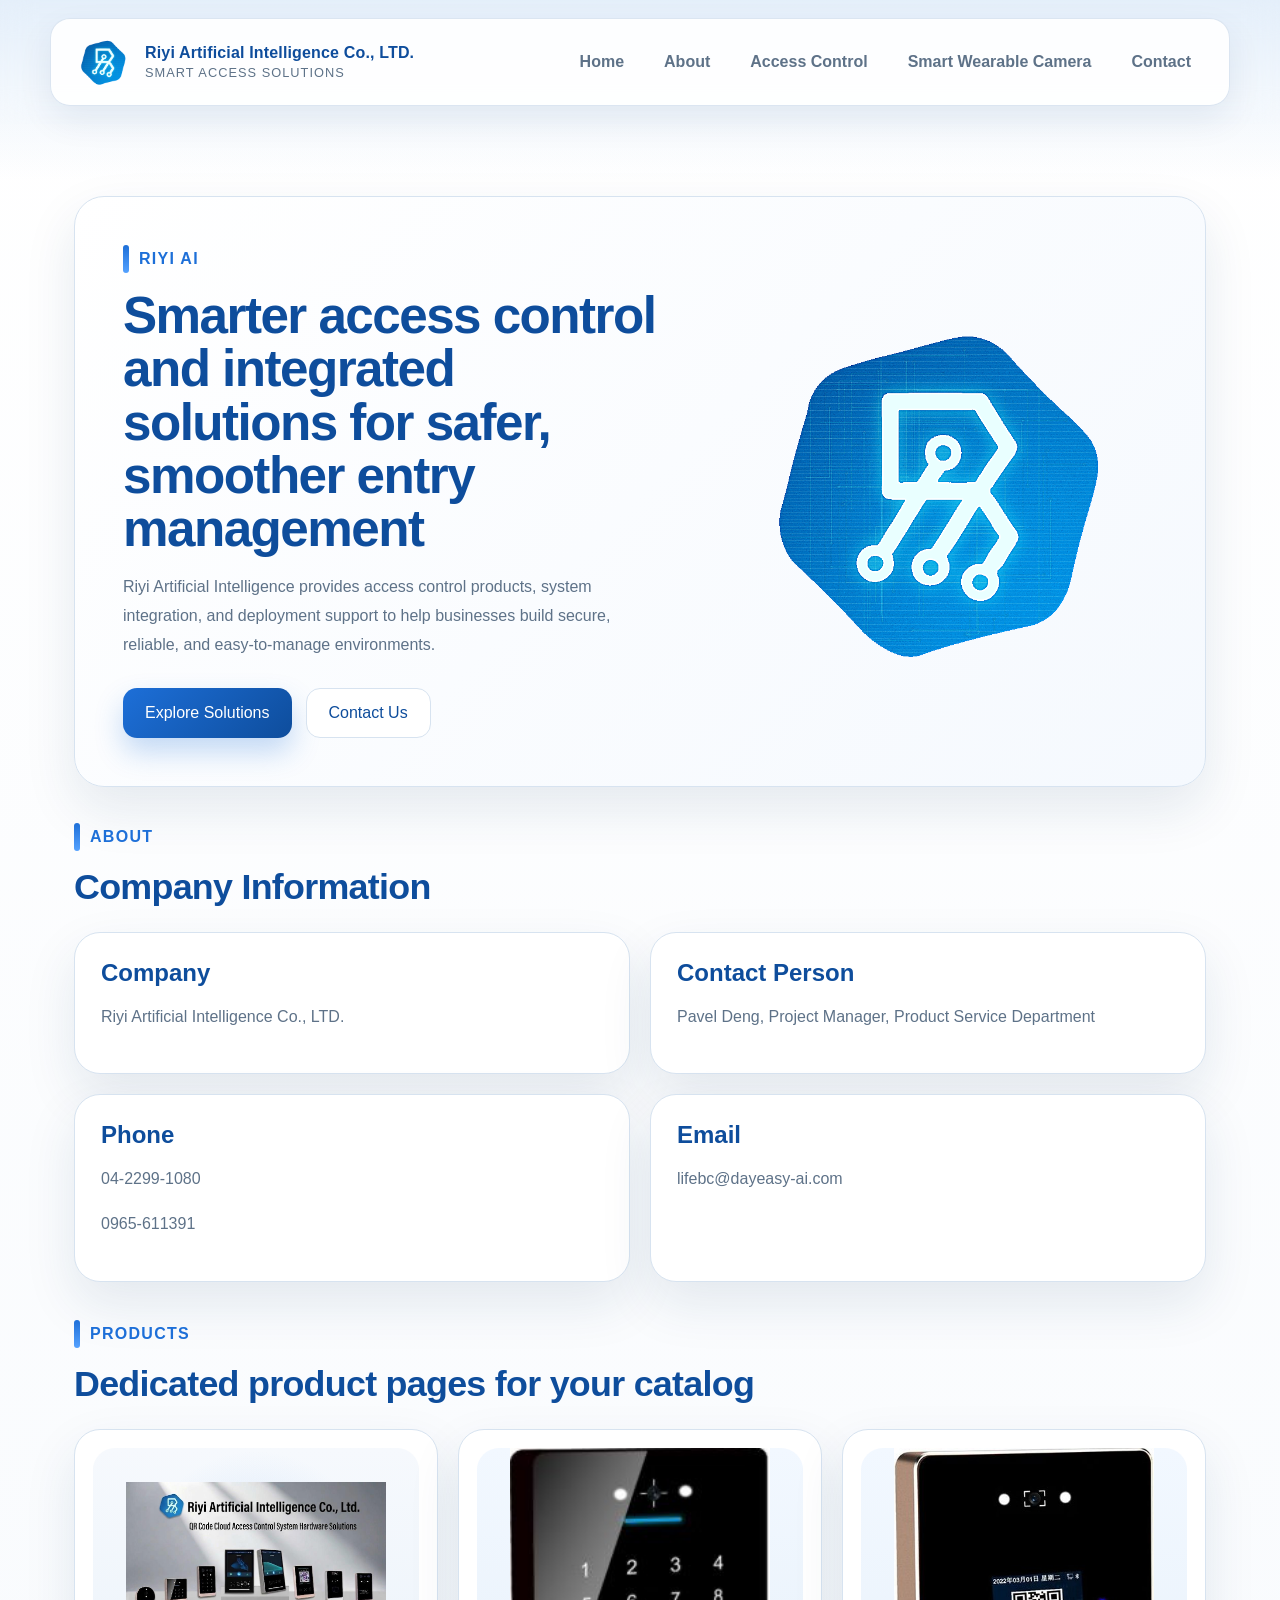
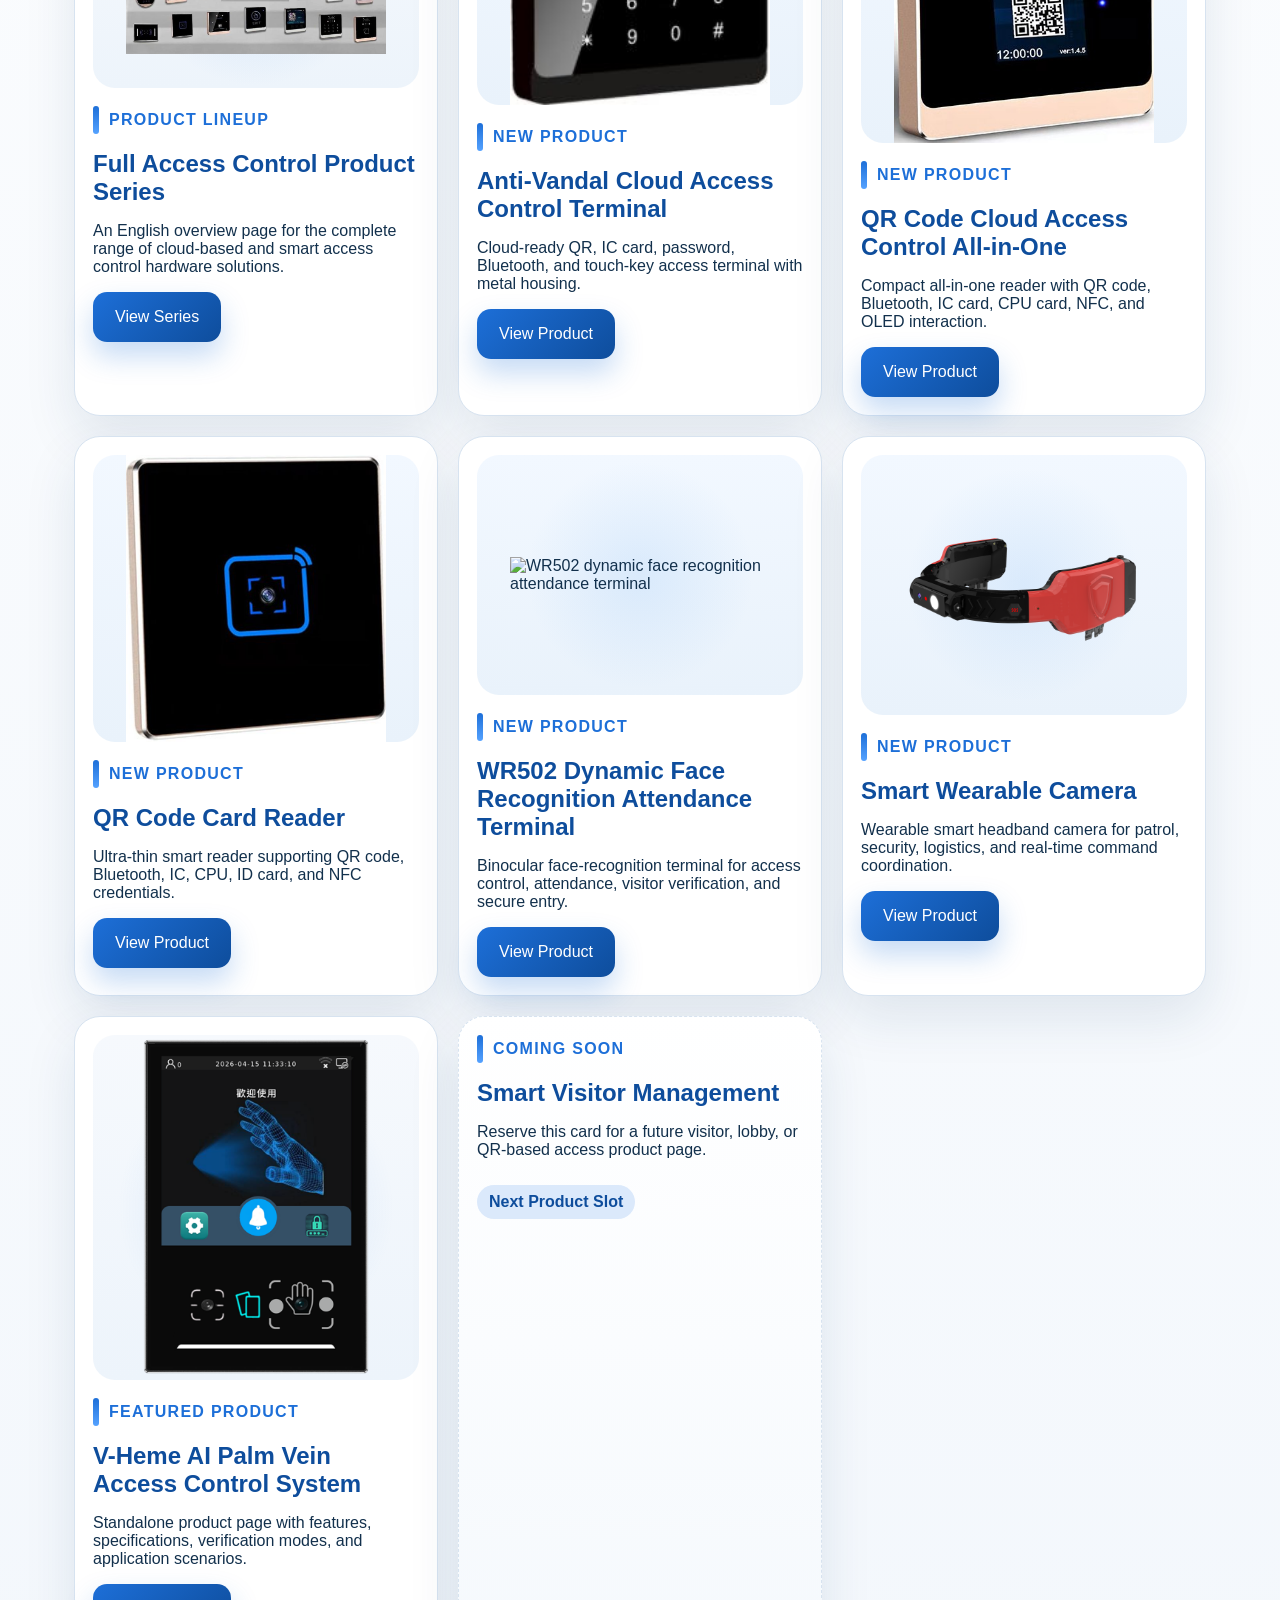
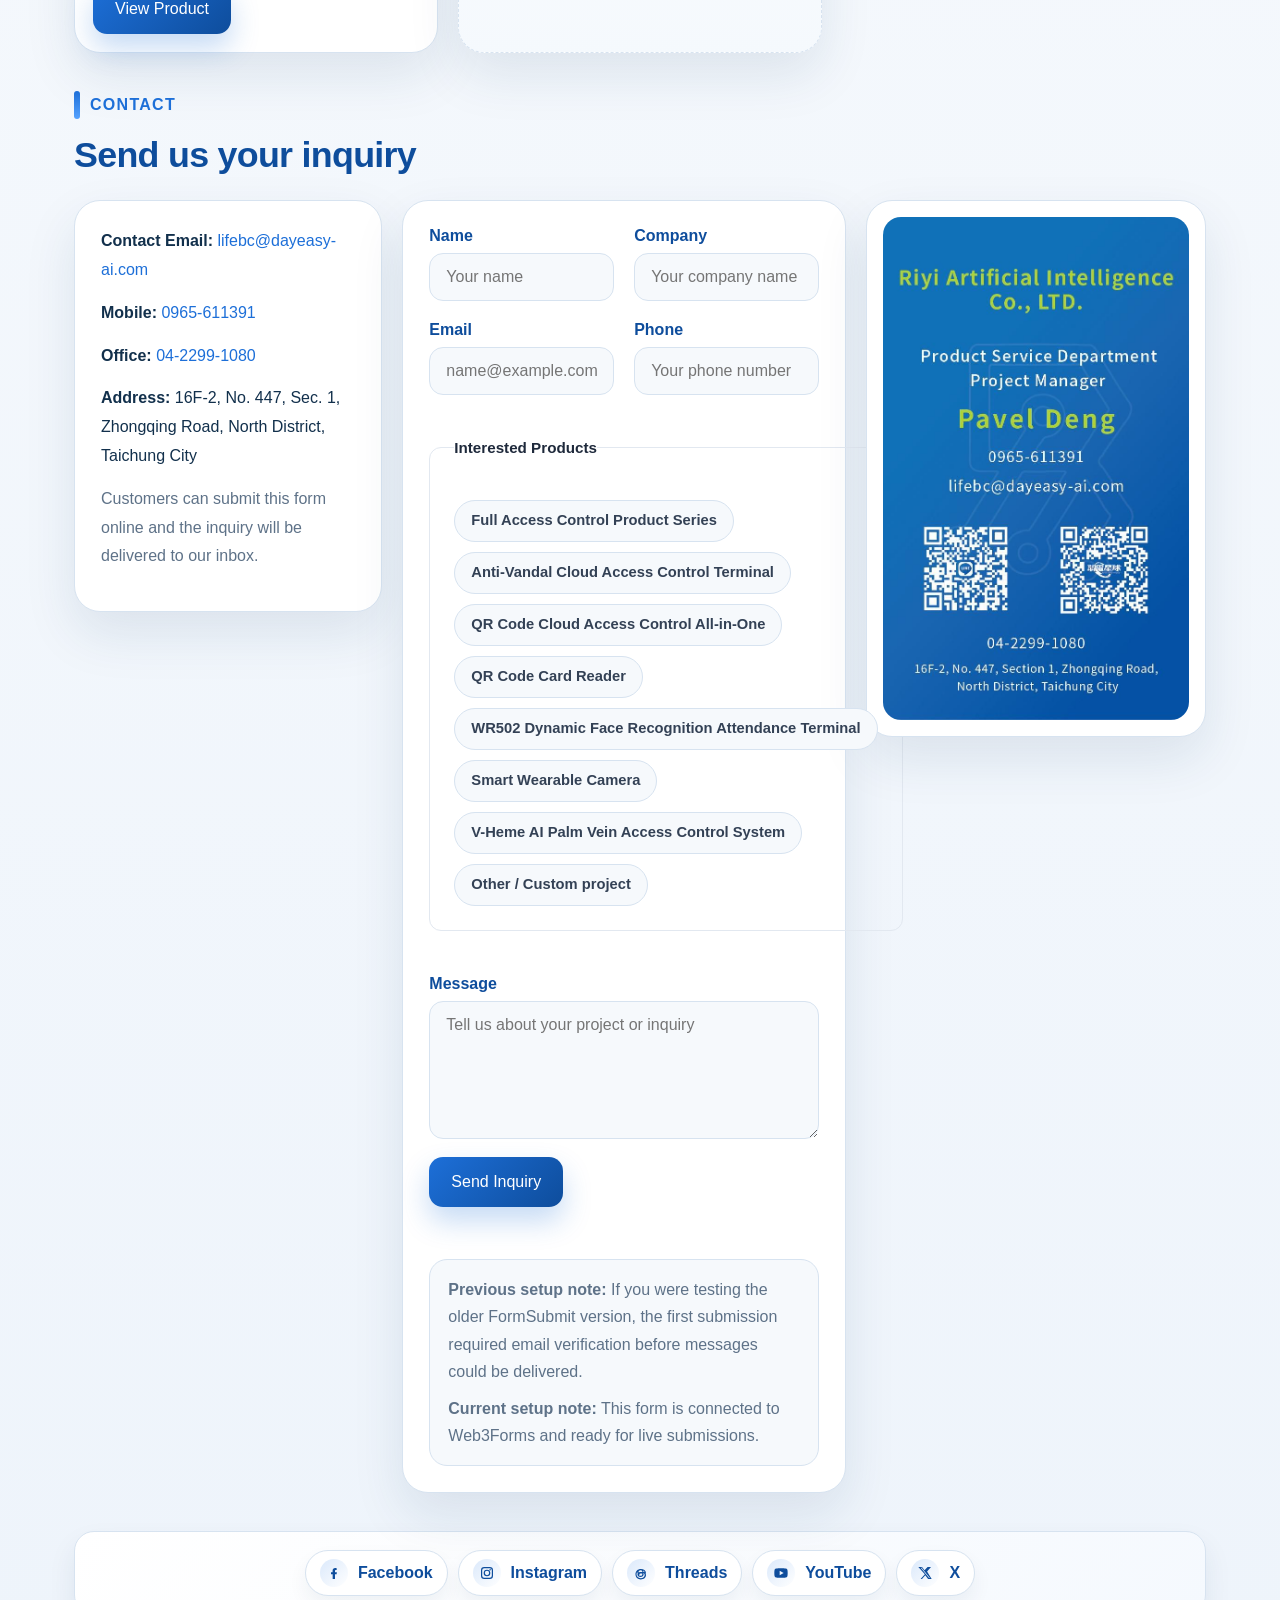
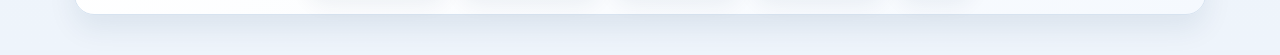
==== commit bb041c5c: "Add files via upload" ====
--- a/index.html
+++ b/index.html
@@ -140,6 +140,18 @@
 
         <article class="product-list-card">
           <figure class="product-list-image cloud-terminal-panel">
+            <img class="cloud-terminal-main-image" src="./assets/products/wr502-face-terminal-main.jpg" alt="WR502 dynamic face recognition attendance terminal">
+          </figure>
+          <div class="product-list-copy">
+            <p class="eyebrow">New Product</p>
+            <h3>WR502 Dynamic Face Recognition Attendance Terminal</h3>
+            <p>Binocular face-recognition terminal for access control, attendance, visitor verification, and secure entry.</p>
+            <a class="button button-primary" href="./wr502-face-terminal.html">View Product</a>
+          </div>
+        </article>
+
+        <article class="product-list-card">
+          <figure class="product-list-image cloud-terminal-panel">
             <img class="cloud-terminal-main-image" src="./assets/products/smart-headband-helmet.png" alt="Smart wearable camera on helmet">
           </figure>
           <div class="product-list-copy">
@@ -251,6 +263,14 @@
     </label>
 
     <label class="product-option-card">
+      <input type="checkbox" name="interested_products" value="WR502 Dynamic Face Recognition Attendance Terminal">
+      <div class="option-content">
+        <span class="option-title">WR502 Dynamic Face Recognition Attendance Terminal</span>
+        <div class="check-marker"></div>
+      </div>
+    </label>
+
+    <label class="product-option-card">
       <input type="checkbox" name="interested_products" value="Smart Wearable Camera">
       <div class="option-content">
         <span class="option-title">Smart Wearable Camera</span>
--- a/style.css
+++ b/style.css
@@ -1249,3 +1249,20 @@
   background-repeat: no-repeat;
   background-position: center;
 }
+/* 讓右側的灰色容器解除內部雙欄限制，改為單欄 */
+.product-visual-stack {
+  grid-template-columns: 1fr !important; /* 讓內部不再切成左右兩半 */
+}
+
+/* 讓白底的卡片元件在它自己的區域內橫向撐滿 100% */
+.product-visual-stack .cloud-terminal-panel {
+  width: 100% !important;
+  max-width: none !important;
+  box-sizing: border-box !important;
+}
+
+/* 讓卡片內部的文字文案也跟著延伸 */
+.product-visual-stack .product-copy {
+  width: 100% !important;
+  max-width: none !important;
+}
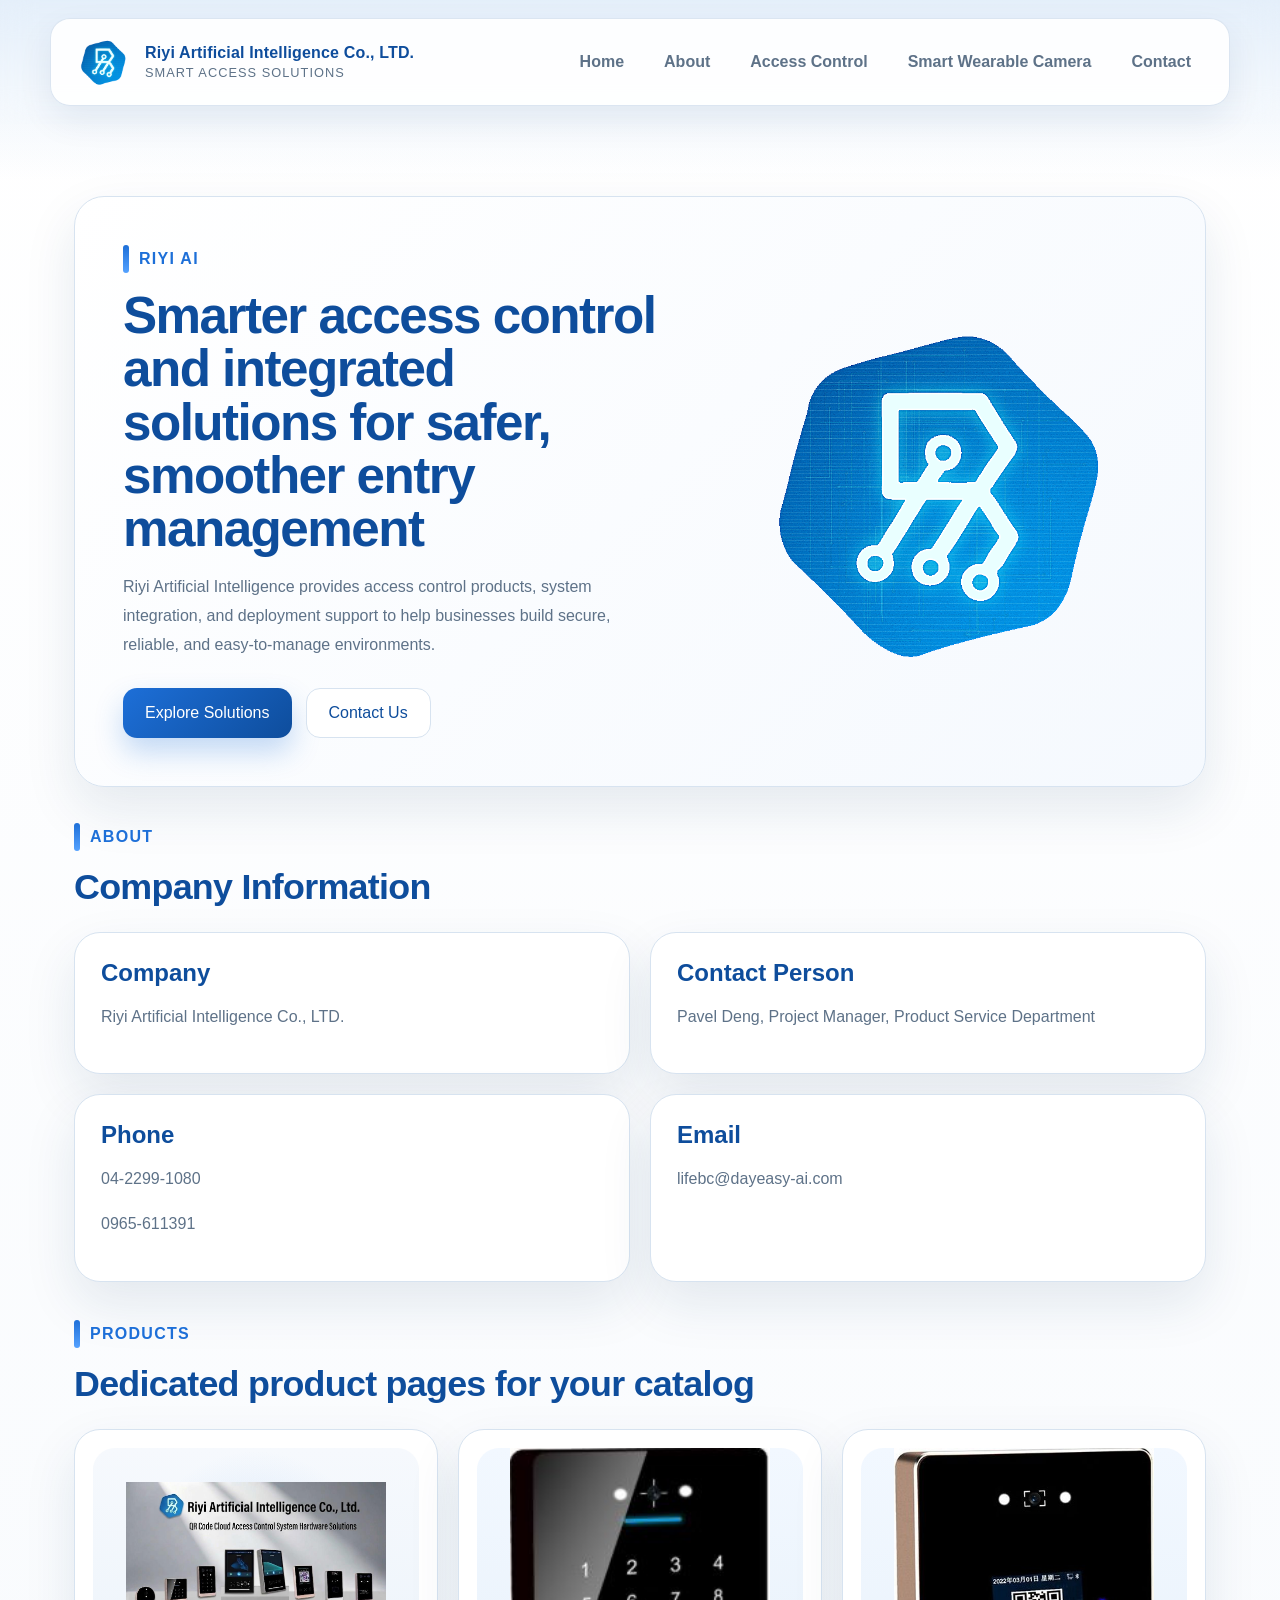
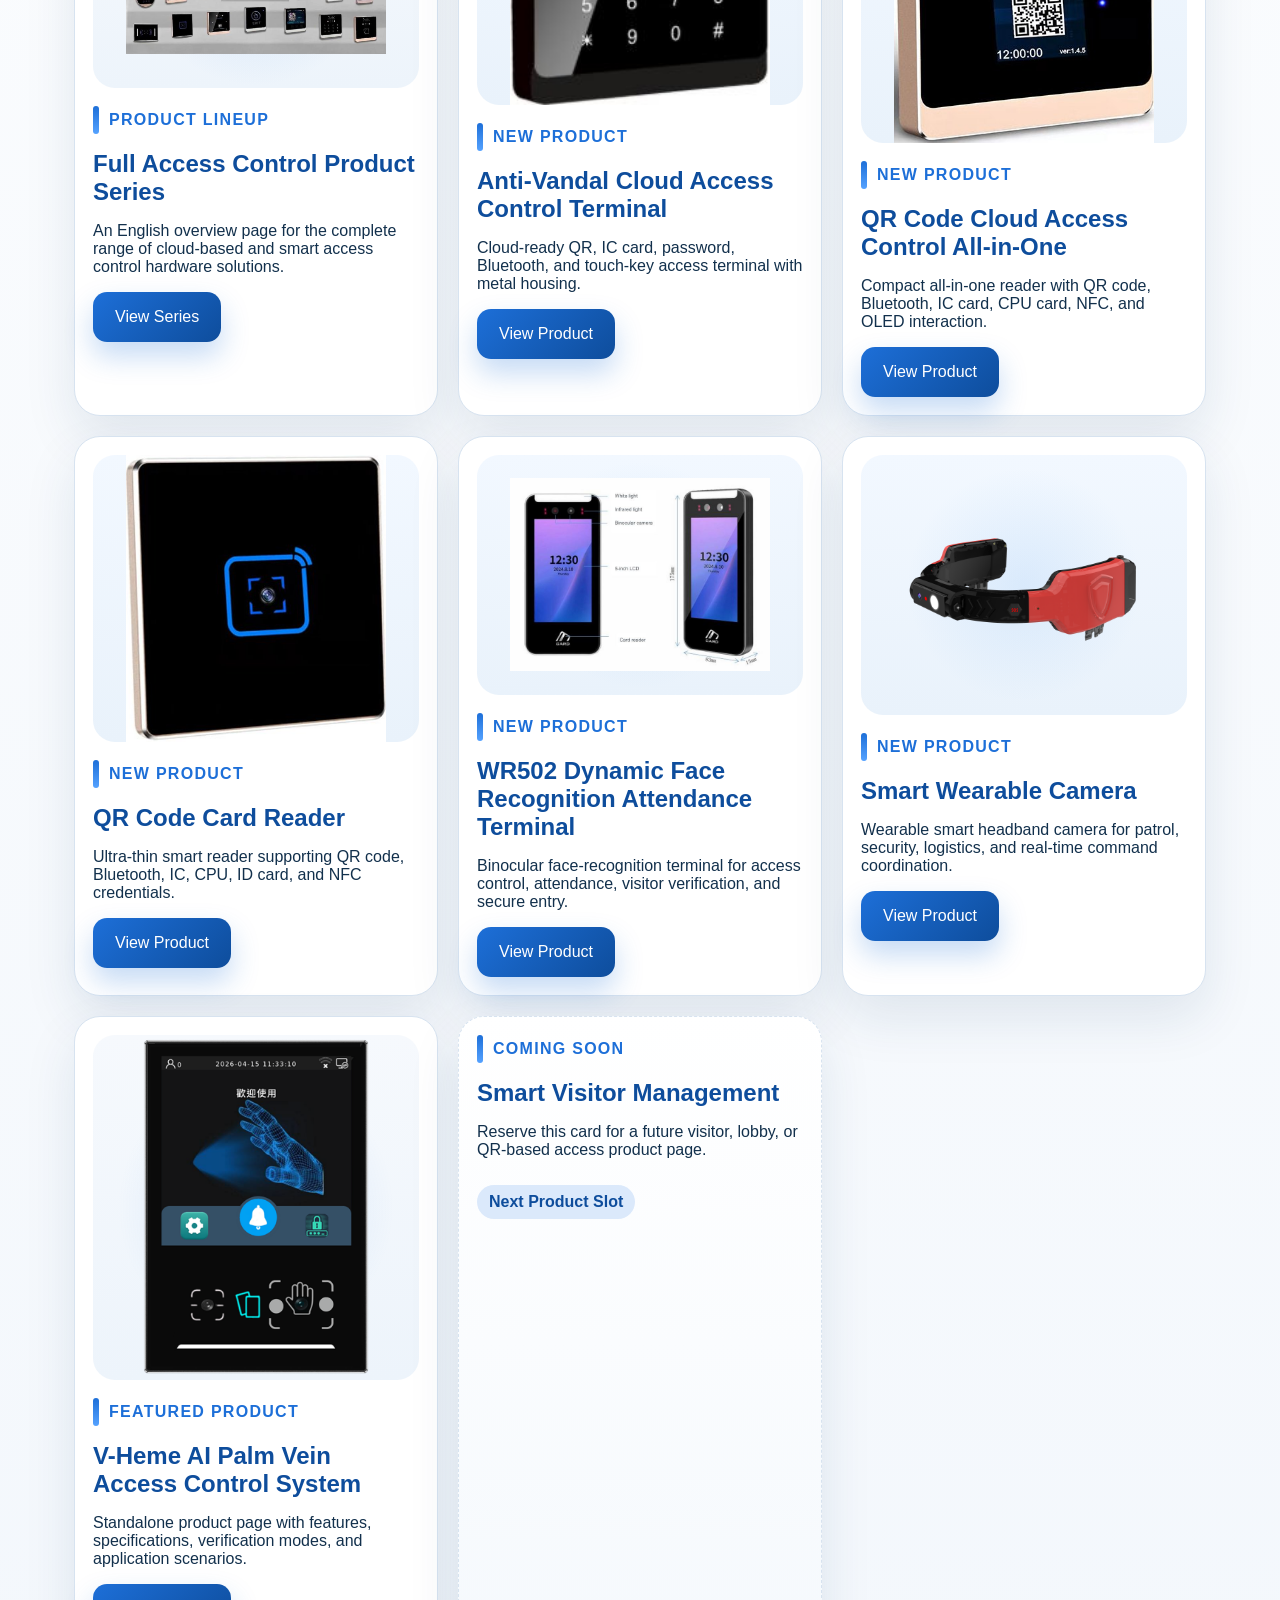
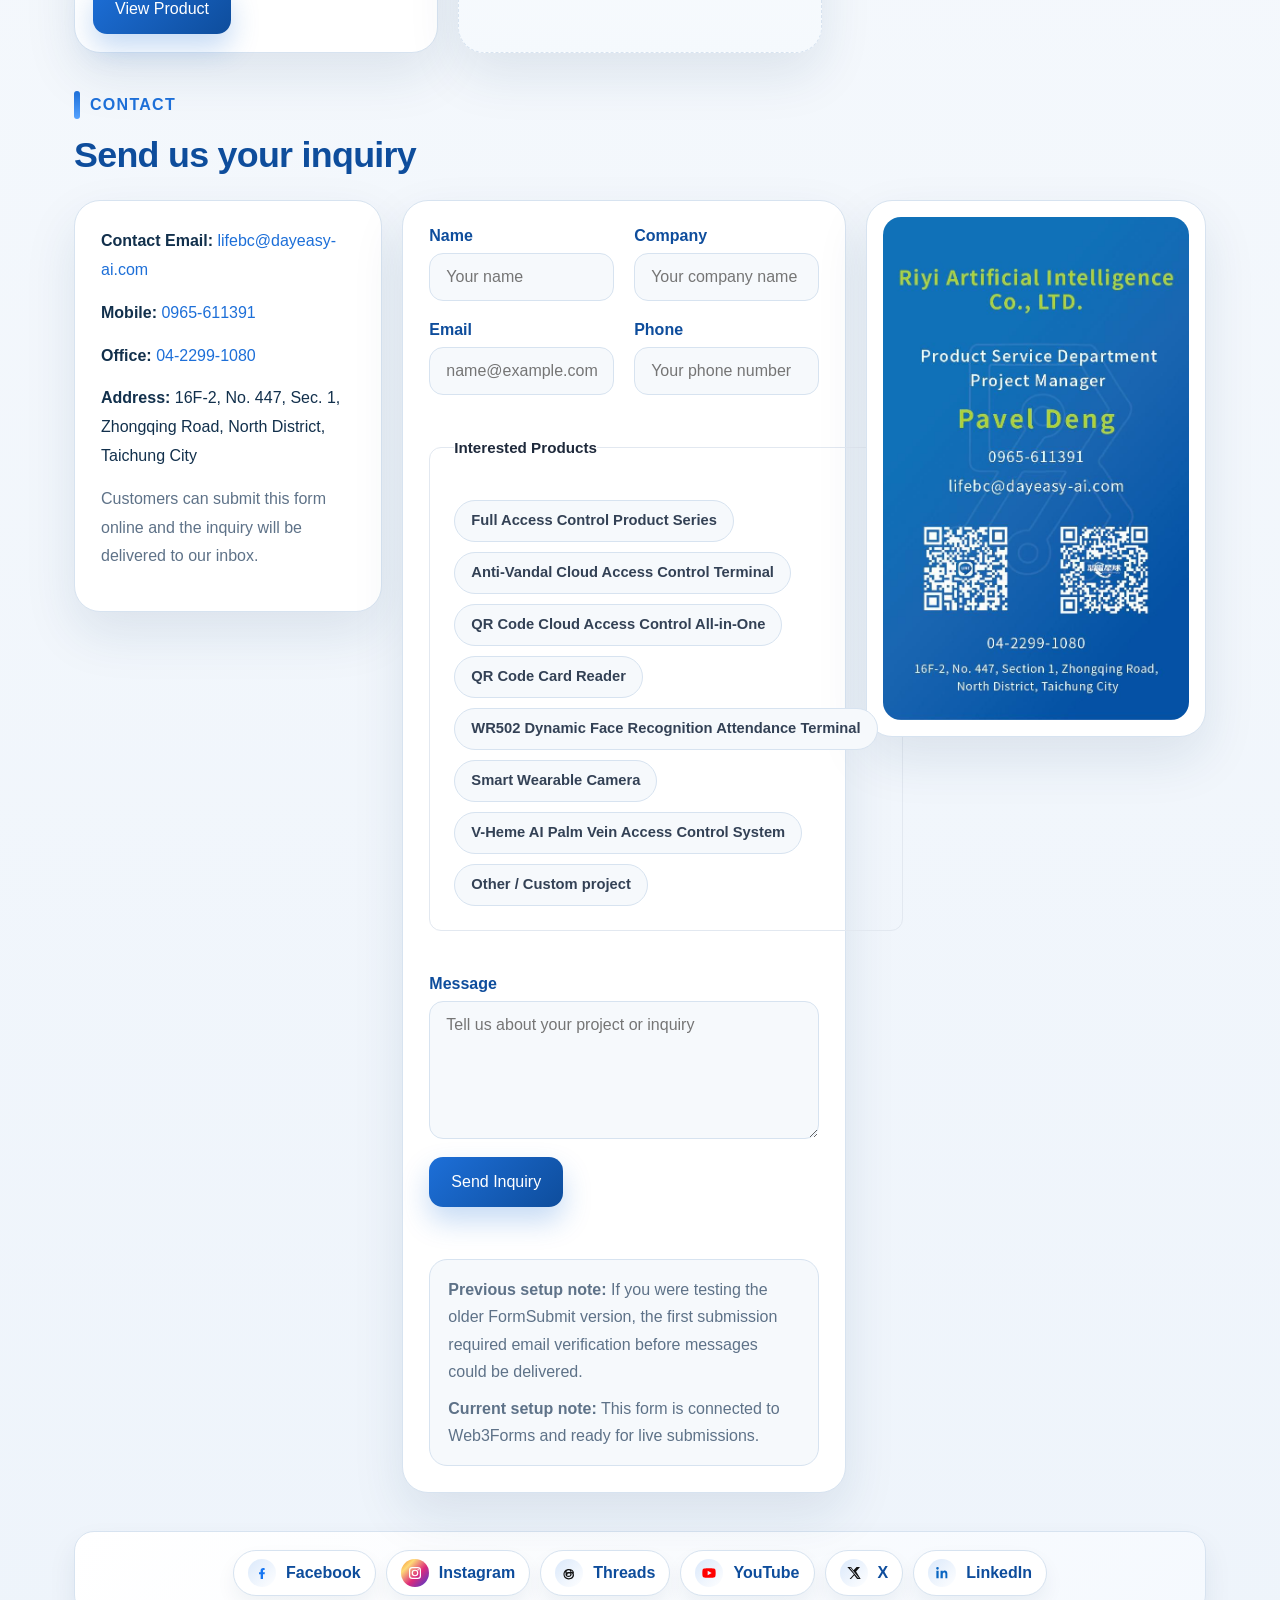
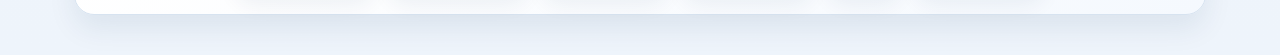
==== commit cbbdbe7b: "Add files via upload" ====
--- a/index.html
+++ b/index.html
@@ -319,7 +319,7 @@
   <footer class="site-footer">
     <div class="social-footer">
       <div class="social-links">
-        <a class="social-card social-card-text" href="https://www.facebook.com/DayEasyAI" target="_blank" rel="noopener noreferrer" aria-label="Visit DayEasyAI on Facebook">
+        <a class="social-card social-card-facebook" href="https://www.facebook.com/DayEasyAI" target="_blank" rel="noopener noreferrer" aria-label="Visit DayEasyAI on Facebook">
           <span class="social-icon-badge" aria-hidden="true">
             <svg viewBox="0 0 24 24" role="presentation"><path d="M13.5 21v-7h2.4l.4-3h-2.8V9.1c0-.9.2-1.6 1.5-1.6H16V4.8c-.5-.1-1.4-.2-2.3-.2-2.3 0-3.8 1.4-3.8 4V11H7.5v3H10V21h3.5Z"/></svg>
           </span>
@@ -337,17 +337,23 @@
           </span>
           <span>Threads</span>
         </a>
-        <a class="social-card social-card-text" href="https://www.youtube.com/@DayEasy-AI" target="_blank" rel="noopener noreferrer" aria-label="Visit DayEasyAI on YouTube">
+        <a class="social-card social-card-youtube" href="https://www.youtube.com/@DayEasy-AI" target="_blank" rel="noopener noreferrer" aria-label="Visit DayEasyAI on YouTube">
           <span class="social-icon-badge" aria-hidden="true">
             <svg viewBox="0 0 24 24" role="presentation"><path d="M21.6 7.2a2.8 2.8 0 0 0-2-2c-1.8-.5-7.6-.5-7.6-.5s-5.8 0-7.6.5a2.8 2.8 0 0 0-2 2C2 9 2 12 2 12s0 3 .4 4.8a2.8 2.8 0 0 0 2 2c1.8.5 7.6.5 7.6.5s5.8 0 7.6-.5a2.8 2.8 0 0 0 2-2c.4-1.8.4-4.8.4-4.8s0-3-.4-4.8ZM10 15.5v-7l6 3.5-6 3.5Z"/></svg>
           </span>
           <span>YouTube</span>
         </a>
-        <a class="social-card social-card-text" href="https://x.com/DayeasyAITaiwan" target="_blank" rel="noopener noreferrer" aria-label="Visit DayEasyAI on X">
+        <a class="social-card social-card-x" href="https://x.com/DayeasyAITaiwan" target="_blank" rel="noopener noreferrer" aria-label="Visit DayEasyAI on X">
           <span class="social-icon-badge" aria-hidden="true">
             <svg viewBox="0 0 24 24" role="presentation"><path d="M18.9 3H21l-5.9 6.8L22 21h-5.4l-4.2-5.5L7.5 21H5.4l6.4-7.3L2 3h5.5l3.8 5 4.6-5ZM18.1 19.6h1.2L6.9 4.3H5.6l12.5 15.3Z"/></svg>
           </span>
           <span>X</span>
+        </a>
+        <a class="social-card social-card-linkedin" href="https://www.linkedin.com/company/dayeasy-ai" target="_blank" rel="noopener noreferrer" aria-label="Visit DayEasyAI on LinkedIn">
+          <span class="social-icon-badge" aria-hidden="true">
+            <svg viewBox="0 0 24 24" role="presentation"><path d="M6.94 8.5H3.56V20h3.38V8.5ZM5.25 3A1.97 1.97 0 0 0 3.28 5c0 1.08.88 1.97 1.97 1.97A1.98 1.98 0 0 0 7.22 5 1.98 1.98 0 0 0 5.25 3ZM20 12.9c0-3.08-1.64-4.52-3.82-4.52-1.76 0-2.55.97-2.99 1.65V8.5H9.81c.04 1.01 0 11.5 0 11.5h3.38v-6.42c0-.34.02-.68.13-.92.27-.68.88-1.39 1.91-1.39 1.35 0 1.89 1.03 1.89 2.54V20H20v-7.1Z"/></svg>
+          </span>
+          <span>LinkedIn</span>
         </a>
       </div>
     </div>
--- a/style.css
+++ b/style.css
@@ -362,10 +362,6 @@
   color: var(--accent-deep);
 }
 
-.social-card-text {
-  align-content: center;
-}
-
 .social-icon-badge {
   display: inline-flex;
   align-items: center;
@@ -383,6 +379,31 @@
   width: 16px;
   height: 16px;
   fill: currentColor;
+}
+
+.social-card-facebook .social-icon-badge {
+  color: #1877f2;
+}
+
+.social-card-ig .social-icon-badge {
+  background: linear-gradient(135deg, #f58529 0%, #feda77 25%, #dd2a7b 58%, #8134af 82%, #515bd4 100%);
+  color: #ffffff;
+}
+
+.social-card-threads .social-icon-badge {
+  color: #111111;
+}
+
+.social-card-youtube .social-icon-badge {
+  color: #ff0000;
+}
+
+.social-card-x .social-icon-badge {
+  color: #111111;
+}
+
+.social-card-linkedin .social-icon-badge {
+  color: #0a66c2;
 }
 
 .wearable-stat-grid {
@@ -1265,4 +1286,4 @@
 .product-visual-stack .product-copy {
   width: 100% !important;
   max-width: none !important;
-}+}
